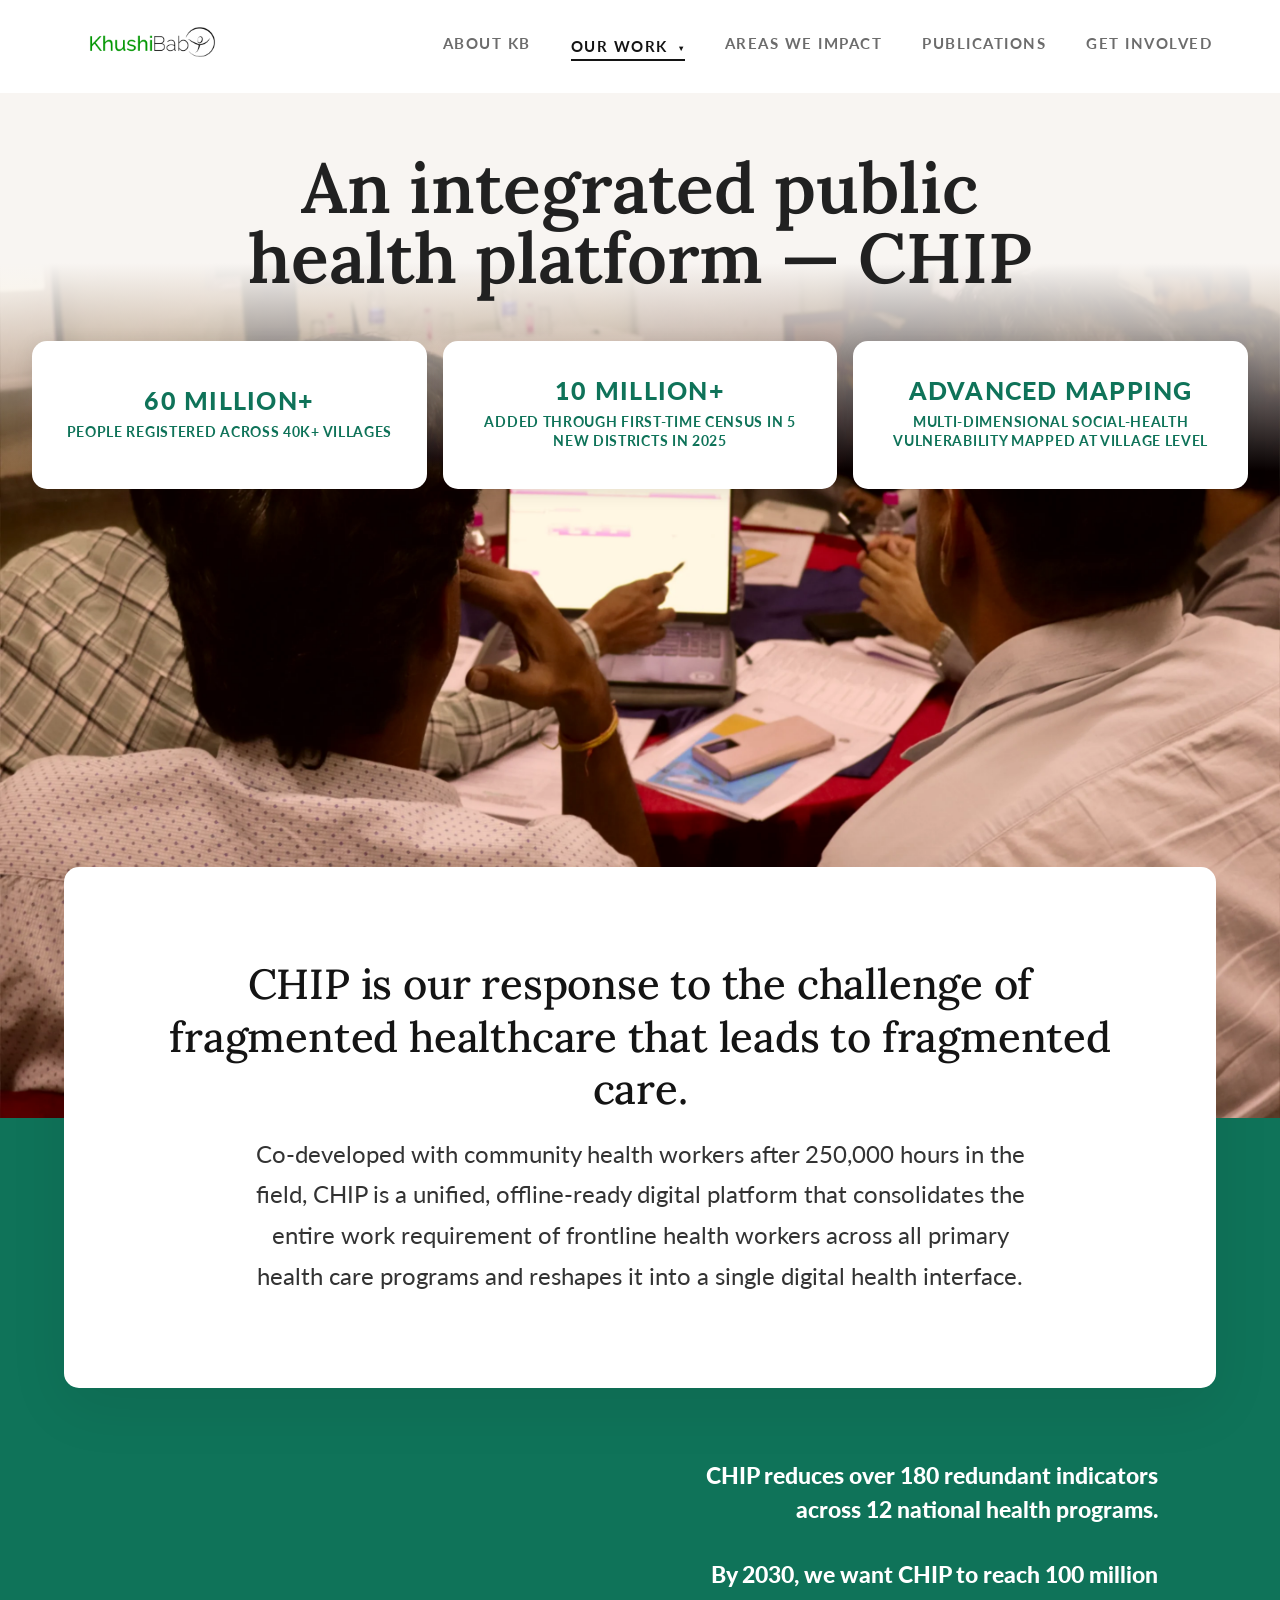
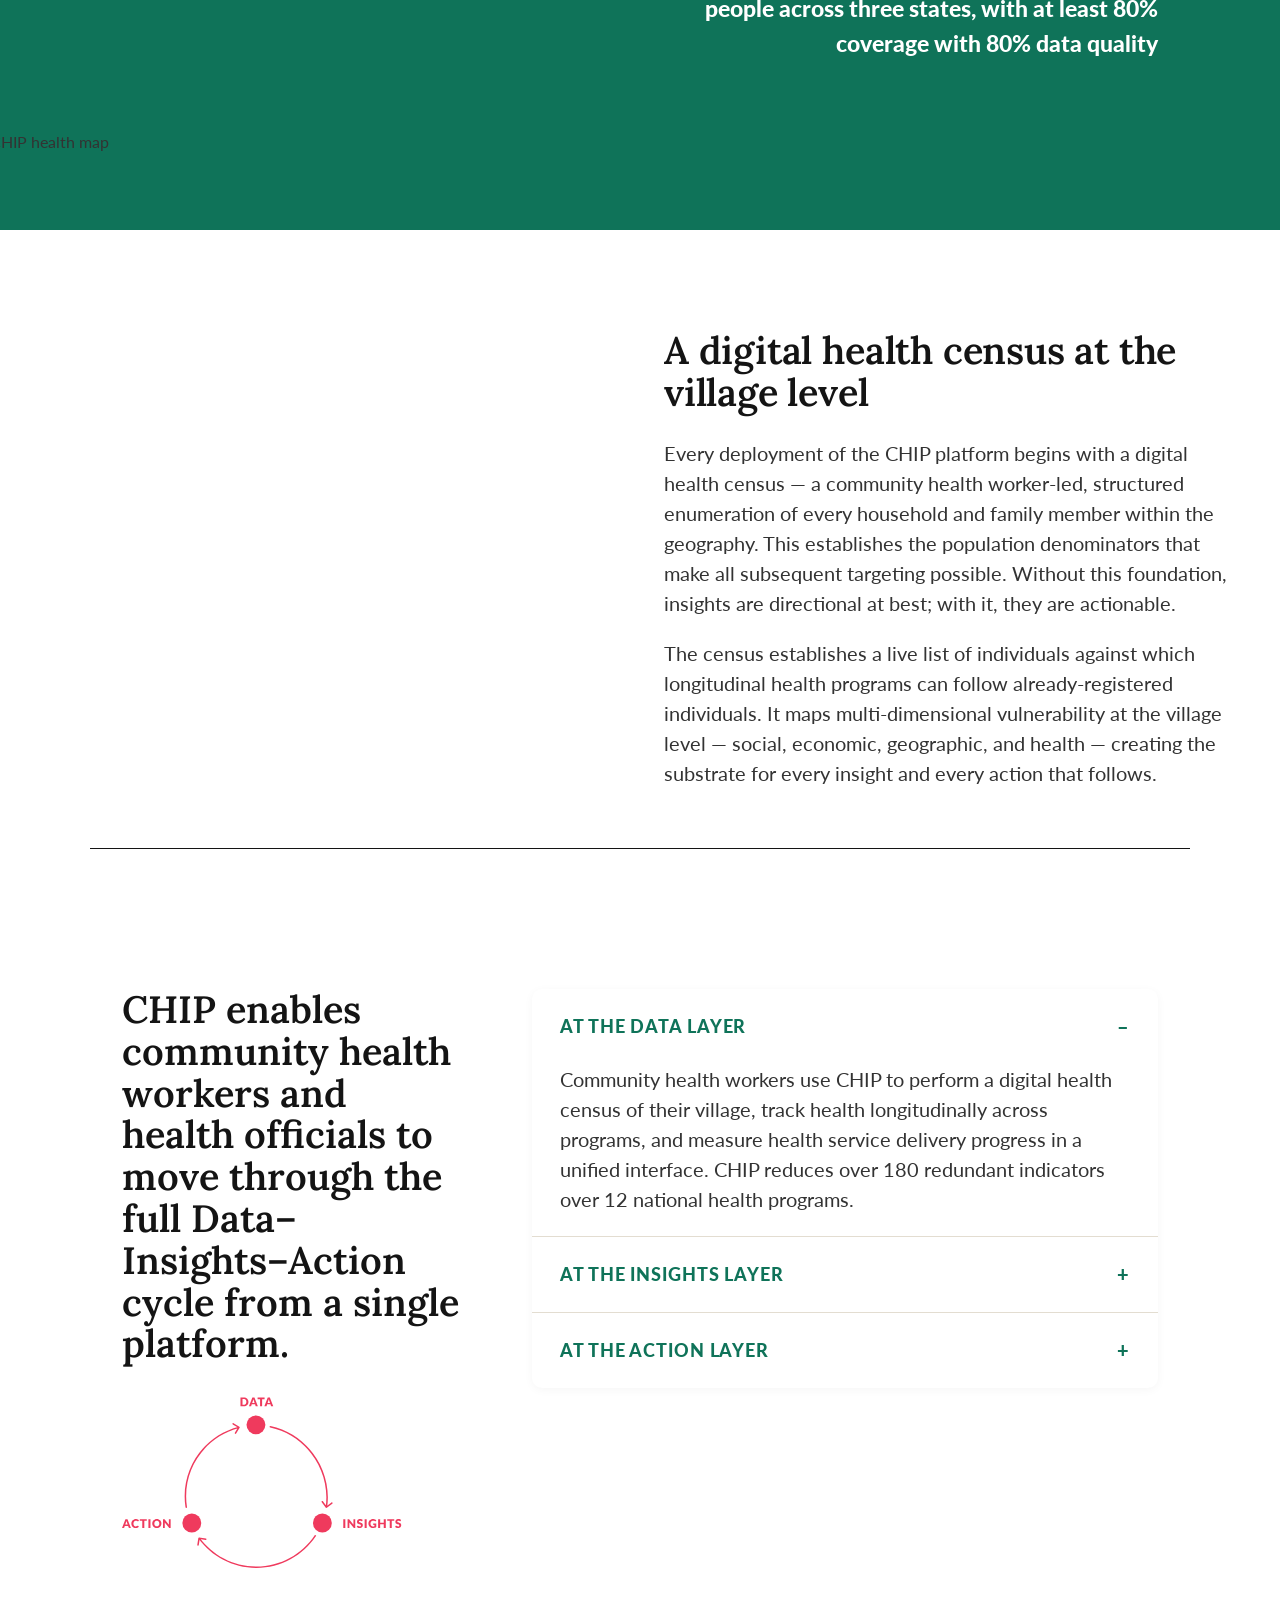
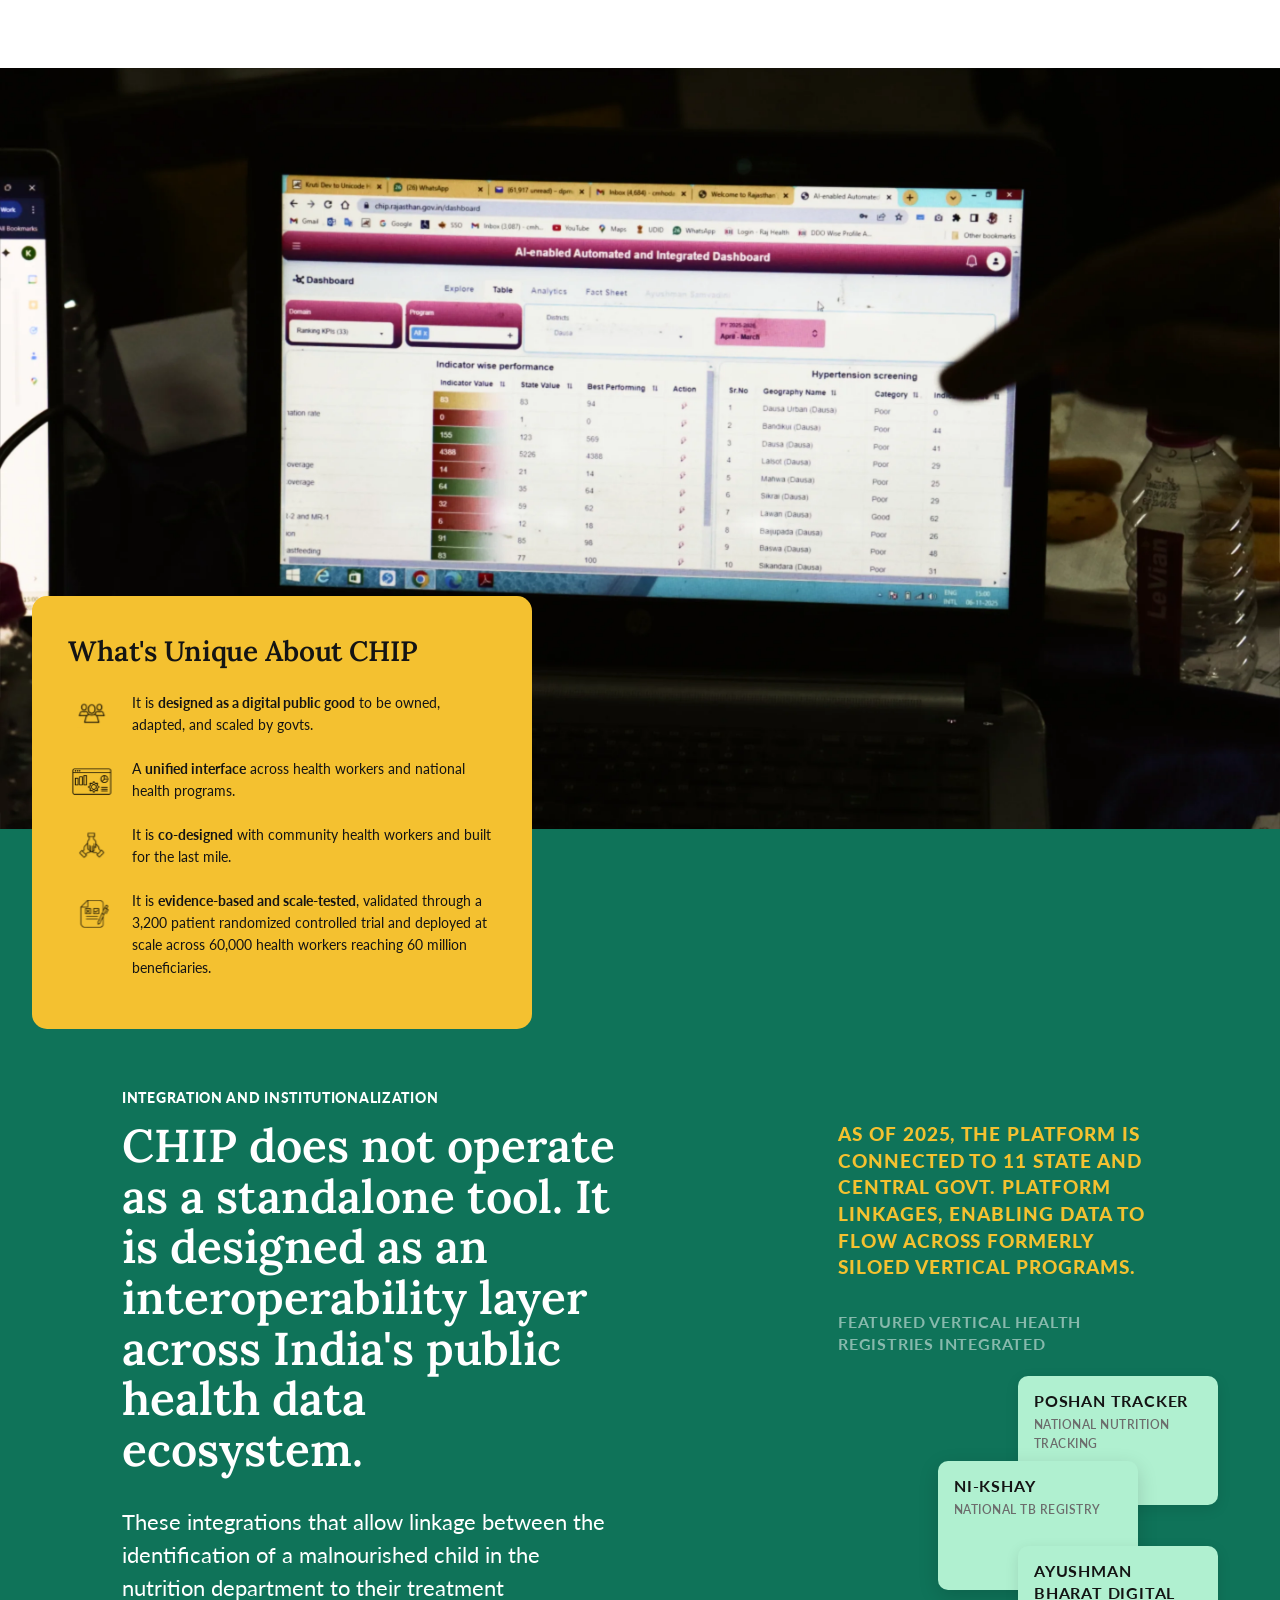
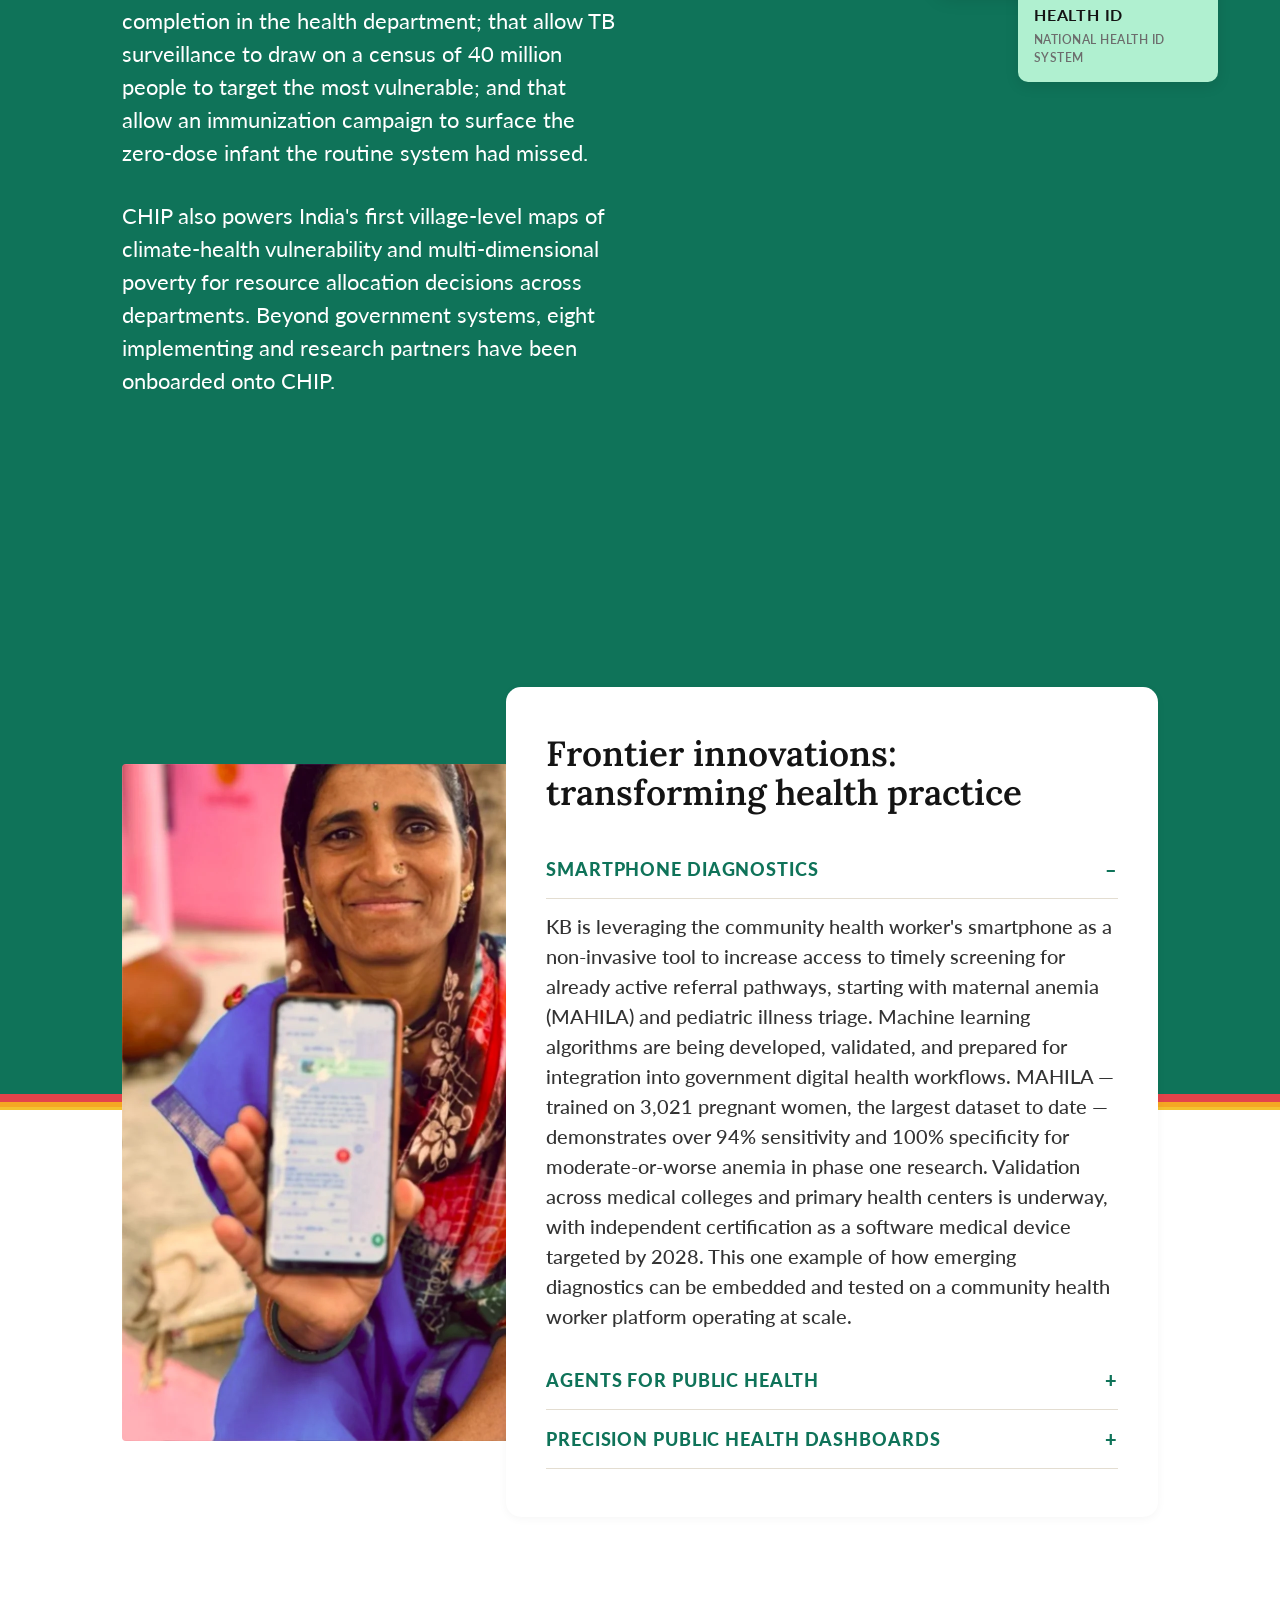
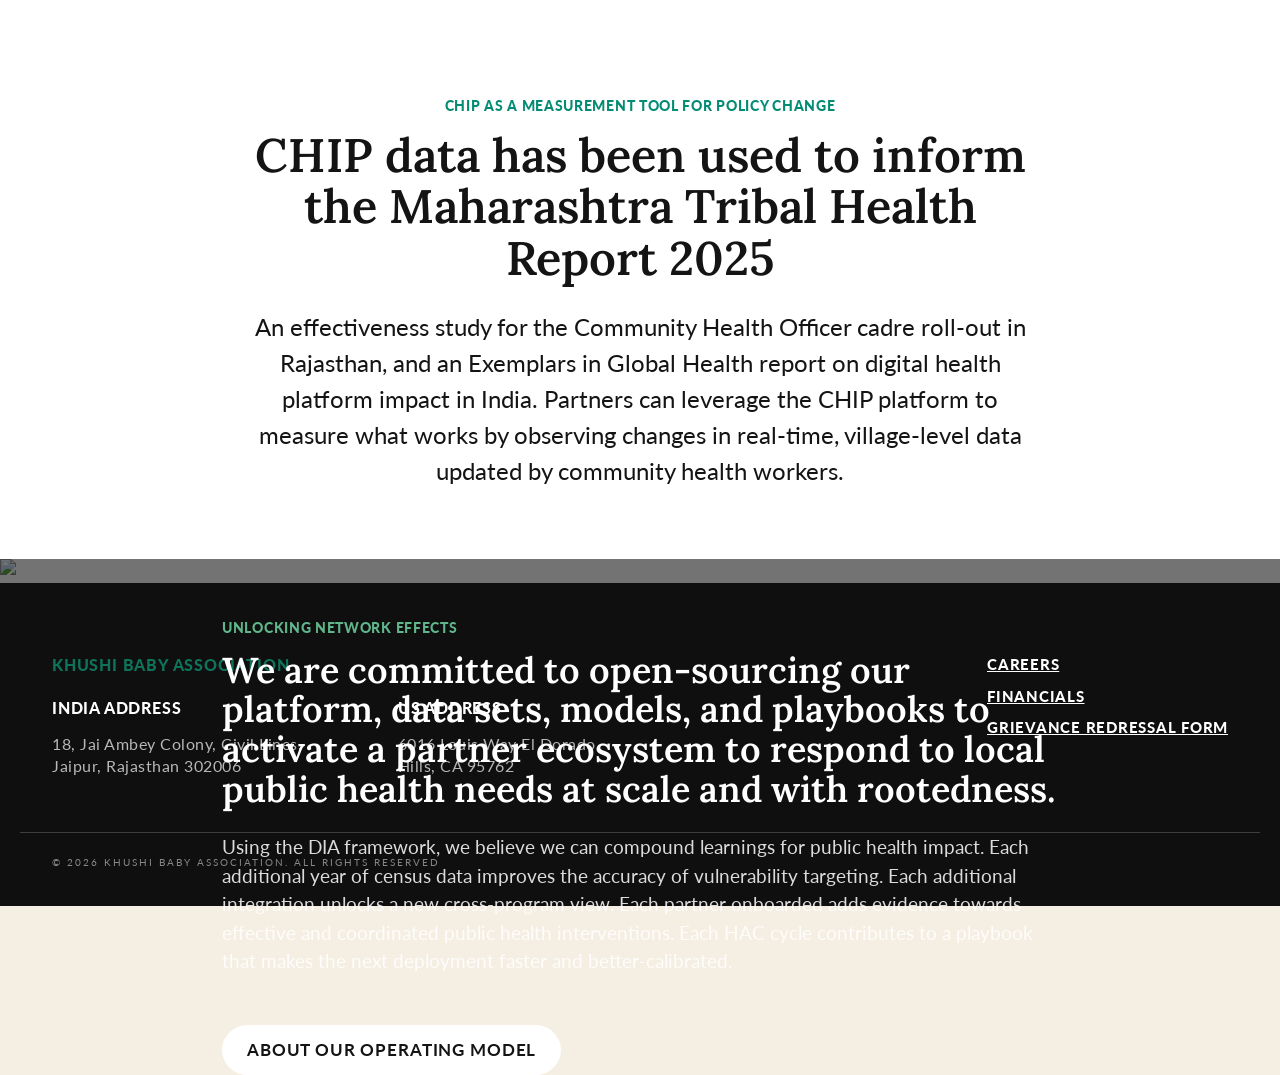
==== chip.html @ cdf69fa7 "first commit" ====
<!DOCTYPE html>
<html lang="en">
<head>
<meta charset="UTF-8" />
<meta name="viewport" content="width=device-width, initial-scale=1.0" />
<title>Khushi Baby — CHIP Platform</title>
<link rel="preconnect" href="https://fonts.googleapis.com">
<link rel="preconnect" href="https://fonts.gstatic.com" crossorigin>
<link href="https://fonts.googleapis.com/css2?family=Lora:wght@400;500;600;700&family=Lato:wght@300;400;500;700;900&display=swap" rel="stylesheet">
<link rel="stylesheet" href="styles.css">
<style>
  body { background: #ffffff; }

  .chip-hero { padding: 0 0 36px; text-align: center; }
  .chip-hero h1 { font-family: 'Lora', serif; font-size: 70px; line-height: 1; max-width: 800px; margin: 0 auto 48px; font-weight: 600; letter-spacing: 0; color: #212121; }

  .chip-stats {
    display: flex;
    gap: 16px;
    justify-content: center;
    flex-wrap: nowrap;
    width: 100%;
    margin-bottom: 36px;
  }
  .chip-stats .chip {
    background: #fff;
    border-radius: 15px;
    min-width: 325px;
    flex: 1;
    min-height: 148px;
    padding: 20px 28px;
    display: flex;
    flex-direction: column;
    align-items: center;
    justify-content: center;
    text-align: center;
    box-shadow: 0 4px 20px rgba(0,0,0,0.1);
    border: none;
  }
  .chip-stats .chip .num {
    font-family: 'Lato', sans-serif;
    font-size: 25px;
    color: var(--green);
    margin-bottom: 10px;
    font-weight: 900;
    display: block;
    line-height: 0.9;
    letter-spacing: 0.05em;
    text-transform: uppercase;
    white-space: nowrap;
  }
  .chip-stats .chip p {
    font-family: 'Lato', sans-serif;
    font-size: 14px;
    color: var(--green);
    margin: 0;
    line-height: 1.4;
    letter-spacing: 0.05em;
    text-transform: uppercase;
    font-weight: 700;
  }

  .chip-hero-wrap {
    position: relative;
    margin-bottom: 0;
  }
  .chip-hero-wrap .chip-banner {
    width: 100%;
  }
  .chip-hero-wrap .chip-banner img {
    width: 100%;
    height: auto;
    display: block;
    margin-bottom: -5px;
  }
  .chip-hero-wrap::before {
    content: '';
    position: absolute;
    top: 0; left: 0; right: 0;
    height: 50%;
    background: linear-gradient(180deg, #F8F5F2 32.87%, rgba(248, 245, 242, 0) 73.17%);
    z-index: 1;
  }
  .chip-hero-overlay {
    position: absolute;
    top: 0; left: 0; right: 0;
    z-index: 2;
    display: flex;
    flex-direction: column;
    align-items: center;
    text-align: center;
    padding: 60px 32px 80px;
    width: 100%;
  }

  .response-card {
    background: #fff;
    width: 1152px;
    max-width: 90vw;
    min-height: 521px;
    display: flex;
    flex-direction: column;
    align-items: center;
    justify-content: center;
    margin: -260px auto 0;
    padding: 50px 64px;
    text-align: center;
    box-shadow: 0 18px 60px rgba(0,0,0,0.08);
    border-radius: 15px;
    position: relative;
    z-index: 3;
  }
  .response-card h2 { font-family: 'Lora', serif; font-size: 42px; font-weight: 500; margin-bottom: 18px; line-height: 1.25; }
  .response-card p { font-family: 'Lato', sans-serif; font-size: 24px; font-weight: 400; color: var(--text-body); line-height: 1.7; max-width: 800px; margin: 0 auto; }

  .census-band {
    background: var(--green);
    color: #fff;
    padding: 340px 0 40px;
    margin-top: -270px;
  }
  .census-stats {
    max-width: 1100px;
    margin: 0 auto;
    padding: 0 32px;
    text-align: right;
  }
  .census-stats p {
    font-family: 'Lato', sans-serif;
    font-size: 23px;
    font-weight: 900;
    color: #fff;
    line-height: 1.5;
    margin: 0 0 30px;
    max-width: 500px;
    margin-left: auto;
  }

  .census-split {
    position: relative;
  }
  .census-split-green {
    position: absolute;
    top: 0; left: 0; right: 0;
    height: 100px;
    background: var(--green);
  }
  .census-split-white {
    position: absolute;
    top: 100px; left: 0; right: 0;
    bottom: 0;
    background: #ffffff;
  }
  .census-split-inner {
    position: relative;
    z-index: 2;
    max-width: var(--max-w);
    margin: 0 auto;
    padding: 0 32px;
    display: grid;
    grid-template-columns: 1fr 1fr;
    gap: 48px;
    align-items: start;
  }
  .census-split-inner .img-col {
    margin-left: -78px;
  }
  .census-split-inner .img-col img {
    width: 100%;
    height: auto;
    display: block;
  }
  .census-split-inner .text-col {
    padding-top: 200px;
  }
  .census-split-inner .text-col h3 {
    font-family: 'Lora', serif;
    font-size: 38px;
    font-weight: 600;
    color: var(--text-dark);
    line-height: 1.1;
    margin-bottom: 24px;
    text-decoration: none;
  }
  .census-split-inner .text-col p {
    font-family: 'Lato', sans-serif;
    font-size: 20px;
    font-weight: 400;
    color: var(--text-body);
    line-height: 1.5;
  }


  .dia-layer { padding: 100px 0; }
  .dia-layer-inner {
    max-width: 1100px;
    margin: 0 auto;
    padding: 0 32px;
    display: grid;
    grid-template-columns: 340px 1fr;
    gap: 70px;
    align-items: start;
  }
  .dia-layer-inner h2 { font-family: 'Lora', serif; font-size: 38px; font-weight: 600; line-height: 1.1; margin-bottom: 24px; letter-spacing: 0; }
  .dia-layer-inner img.cycle { width: 280px; margin-top: 30px; }

  .layer-accordion {
    background: #fff;
    border-radius: 10px;
    overflow: hidden;
    box-shadow: 0 2px 10px rgba(0,0,0,0.04);
  }
  .layer-acc-item {
    border-bottom: 1px solid var(--border);
  }
  .layer-acc-item:last-child { border-bottom: none; }
  .layer-acc-header {
    font-family: 'Lato', sans-serif;
    font-size: 18px;
    font-weight: 900;
    letter-spacing: 0.05em;
    text-transform: uppercase;
    color: var(--green);
    padding: 22px 28px;
    cursor: pointer;
    display: flex;
    justify-content: space-between;
    align-items: center;
  }
  .layer-acc-item.open .layer-acc-header {
    color: var(--green);
  }
  .layer-acc-icon {
    font-family: 'Lato', sans-serif;
    font-weight: 900;
    font-size: 20px;
    color: var(--green);
  }
  .layer-acc-body {
    display: none;
    padding: 0 28px 22px;
  }
  .layer-acc-item.open .layer-acc-body {
    display: block;
  }
  .layer-acc-body p {
    font-family: 'Lato', sans-serif;
    font-size: 20px;
    font-weight: 400;
    color: var(--text-body);
    line-height: 1.5;
    margin: 0;
  }

  .dashboard-wrap {
    position: relative;
  }
  .dashboard-wrap .dash-bg {
    width: 100%;
  }
  .dashboard-wrap .dash-bg img {
    width: 100%;
    height: auto;
    display: block;
  }

  .unique-card {
    position: relative;
    background: var(--yellow);
    max-width: 500px;
    margin: -350px 0 -200px 32px;
    padding: 40px 36px 32px;
    border-radius: 15px;
    z-index: 3;
  }
  .unique-card h4 { font-family: 'Lora', serif; font-size: 28px; margin-bottom: 24px; font-weight: 600; }
  .unique-item {
    display: flex;
    gap: 16px;
    margin-bottom: 18px;
    align-items: flex-start;
  }
  .unique-icon {
    width: 48px;
    height: 48px;
    flex-shrink: 0;
  }
  .unique-item p { font-family: 'Lato', sans-serif; font-size: 14px; color: var(--text-dark); line-height: 1.6; margin: 0; }

  .interop { background: var(--green); color: #fff; padding: 260px 0 110px; }
  .interop-inner {
    max-width: 1100px;
    margin: 0 auto;
    padding: 0 32px;
  }
  .interop-grid {
    display: grid;
    grid-template-columns: 1fr 1fr;
    gap: 48px;
    align-items: start;
    margin-bottom: 40px;
  }
  .interop .eyebrow {
    font-family: 'Lato', sans-serif;
    font-weight: 900;
    font-size: 14px;
    line-height: 1.3;
    letter-spacing: 0.05em;
    text-transform: uppercase;
    color: #fff;
  }
  .interop h2 {
    font-family: 'Lora', serif;
    color: #fff;
    font-size: 46px;
    font-weight: 600;
    margin-bottom: 30px;
    line-height: 1.1;
    letter-spacing: 0;
  }
  .interop .interop-body {
    font-family: 'Lato', sans-serif;
    font-size: 22px;
    font-weight: 400;
    color: #fff;
    line-height: 1.5;
    margin-bottom: 30px;
  }
  .interop .interop-stat {
    font-family: 'Lato', sans-serif;
    font-size: 19px;
    font-weight: 900;
    letter-spacing: 0.05em;
    text-transform: uppercase;
    color: var(--yellow);
    line-height: 1.4;
    margin-bottom: 30px;
  }
  .interop .interop-tag-label {
    font-family: 'Lato', sans-serif;
    font-size: 16px;
    font-weight: 700;
    letter-spacing: 0.05em;
    text-transform: uppercase;
    color: rgba(255,255,255,0.5);
    line-height: 1.4;
    margin-bottom: 20px;
  }
  .interop .tags { width: 380px; position: relative; height: 260px; margin-left: auto; }
  .interop .tag {
    background: #B0F0D0;
    color: var(--text-dark);
    padding: 14px 16px;
    border-radius: 10px;
    box-shadow: 0 4px 14px rgba(0,0,0,0.1);
    width: 200px;
    min-height: 129px;
    position: absolute;
  }
  .interop .tag.t1 { right: 0; top: 0; z-index: 1; }
  .interop .tag.t2 { left: 100px; top: 85px; z-index: 2; box-shadow: 0 6px 20px rgba(0,0,0,0.15); }
  .interop .tag.t3 { right: 0; top: 170px; z-index: 3; }
  .interop .tag .n {
    font-family: 'Lato', sans-serif;
    font-size: 16px;
    font-weight: 700;
    letter-spacing: 0.05em;
    text-transform: uppercase;
    line-height: 1.4;
    display: block;
    color: var(--text-dark);
  }
  .interop .tag .s {
    font-size: 12px;
    letter-spacing: 0.04em;
    color: var(--text-muted);
    margin-top: 4px;
    display: block;
    text-transform: uppercase;
    font-weight: 600;
  }

  .frontier {
    position: relative;
    padding: 110px 0;
  }
  .frontier::before {
    content: '';
    position: absolute;
    top: 0; left: 0; right: 0;
    height: 50%;
    background: var(--green);
  }
  .frontier::after {
    content: '';
    position: absolute;
    bottom: 0; left: 0; right: 0;
    height: 50%;
    background: #ffffff;
  }
  .frontier .stripe-divider {
    position: absolute;
    top: 50%; left: 0; right: 0;
    z-index: 1;
    transform: translateY(-50%);
  }
  .frontier .stripe-divider .sr { height: 8px; background: var(--stripe-red); }
  .frontier .stripe-divider .so { height: 5px; background: #F5A623; }
  .frontier .stripe-divider .sy { height: 3px; background: var(--stripe-yellow); }
  .frontier-inner {
    position: relative;
    z-index: 2;
    max-width: 1100px;
    margin: 0 auto;
    padding: 0 32px;
    display: grid;
    grid-template-columns: 574px 1fr;
    gap: 0;
    align-items: center;
  }
  .frontier-inner img.hero { width: 574px; height: 677px; object-fit: cover; border-radius: 4px; }
  .frontier-card {
    background: #fff;
    border-radius: 15px;
    padding: 48px 40px;
    box-shadow: 0 2px 10px rgba(0,0,0,0.04);
    margin-left: -190px;
    position: relative;
    z-index: 2;
  }
  .frontier-card h2 {
    font-family: 'Lora', serif;
    font-size: 35px;
    font-weight: 600;
    line-height: 1.1;
    letter-spacing: 0;
    margin-bottom: 28px;
  }
  .frontier-acc {
    margin-top: 14px;
    overflow: hidden;
  }
  .frontier-acc .row {
    padding: 20px 0;
    border-bottom: 1px solid var(--border);
    font-family: 'Lato', sans-serif;
    font-size: 18px;
    font-weight: 900;
    letter-spacing: 0.05em;
    text-transform: uppercase;
    line-height: 0.9;
    color: var(--green);
    display: flex;
    justify-content: space-between;
    align-items: center;
    cursor: pointer;
  }
  .frontier-acc .row:last-child { border-bottom: none; }
  .frontier-acc .row span { font-weight: 900; font-size: 20px; color: var(--green); }
  .frontier-acc .row-body {
    display: none;
    font-family: 'Lato', sans-serif;
    font-size: 20px;
    font-weight: 500;
    line-height: 1.5;
    letter-spacing: 0;
    color: var(--text-body);
    padding: 12px 0 20px;
  }
  .frontier-acc .row.open + .row-body { display: block; }

  .tribal-banner { background: #ffffff; padding: 70px 32px; text-align: center; }
  .tribal-banner .eyebrow {
    color: #038C73;
    font-family: 'Lato', sans-serif;
    font-weight: 900;
    font-size: 14px;
    line-height: 1.3;
    letter-spacing: 0.05em;
    text-transform: uppercase;
  }
  .tribal-banner h2 {
    font-family: 'Lora', serif;
    font-weight: 600;
    font-size: 47px;
    line-height: 1.1;
    letter-spacing: 0;
    max-width: 800px;
    margin: 0 auto 24px;
  }
  .tribal-banner p {
    font-family: 'Lato', sans-serif;
    font-weight: 400;
    font-size: 24px;
    line-height: 1.5;
    letter-spacing: 0;
    max-width: 800px;
    margin: 0 auto;
    color: var(--text-dark);
  }

  .opensource {
    position: relative;
    color: #fff;
  }
  .opensource .os-bg {
    width: 100%;
  }
  .opensource .os-bg img {
    width: 100%;
    height: auto;
    display: block;
  }
  .opensource::after {
    content: '';
    position: absolute;
    top: 0; left: 0; right: 0; bottom: 0;
    background: rgba(0,0,0,0.55);
    z-index: 1;
  }
  .opensource-inner {
    position: absolute;
    top: 60px;
    left: 50%;
    transform: translateX(-50%);
    z-index: 2;
    max-width: 900px;
    width: 100%;
    padding: 0 32px;
  }
  .opensource .eyebrow {
    color: #60B58B;
    font-family: 'Lato', sans-serif;
    font-weight: 900;
    font-size: 14px;
    line-height: 1.3;
    letter-spacing: 0.05em;
    text-transform: uppercase;
  }
  .opensource h2 {
    font-family: 'Lora', serif;
    font-weight: 600;
    font-size: 36px;
    line-height: 1.1;
    letter-spacing: 0;
    color: #fff;
    margin-bottom: 24px;
  }
  .opensource p {
    font-family: 'Lato', sans-serif;
    font-weight: 400;
    font-size: 19px;
    line-height: 1.5;
    letter-spacing: 0;
    color: rgba(255,255,255,0.85);
  }
  .opensource .btn {
    font-family: 'Lato', sans-serif;
    font-weight: 700;
    font-size: 17px;
    letter-spacing: 0.05em;
    margin-top: 30px;
    background: #fff;
    color: var(--text-dark);
    border-color: #fff;
  }
  .opensource .btn:hover {
    background: var(--text-dark);
    color: #fff;
    border-color: var(--text-dark);
  }

  @media (max-width: 900px) {
    .chip-stats, .census-inner, .census-bottom, .dia-layer-inner, .interop-inner,
    .frontier-inner, .opensource-inner { grid-template-columns: 1fr; gap: 30px; }
    .chip-hero h1 { font-size: 40px; }
    .unique-card { margin: -60px 16px 0; }
  }
</style>
</head>
<body>

<header class="nav">
  <div class="nav-inner">
    <a href="index.html" class="nav-logo"><img src="KB-logo.svg" alt="Khushi Baby"></a>
    <nav class="nav-links">
      <a href="#">ABOUT KB</a>
      <div class="nav-item">
        <a href="index.html" class="active">OUR WORK <span class="caret">▾</span></a>
        <div class="nav-dropdown">
          <a href="index.html">Overview</a>
          <a href="operating-system.html">Operating System</a>
          <a href="chip.html" class="active">CHIP Platform</a>
          <a href="health-action-centers.html">Health Action Centers</a>
        </div>
      </div>
      <a href="#">AREAS WE IMPACT</a>
      <a href="#">PUBLICATIONS</a>
      <a href="#">GET INVOLVED</a>
    </nav>
  </div>
</header>

<section class="chip-hero-wrap">
  <div class="chip-banner">
    <img src="frame-3/Rectangle 13.webp" alt="CHIP background">
  </div>
  <div class="chip-hero-overlay">
    <section class="chip-hero">
      <h1>An integrated public<br/>health platform — CHIP</h1>
      <div class="chip-stats" data-repeat="chipStats">
        <div class="chip" data-template>
          <span class="num" data-bind="num"></span>
          <p data-bind="label"></p>
        </div>
      </div>
    </section>
  </div>
</section>

<div class="response-card">
  <h2>CHIP is our response to the challenge of fragmented healthcare that leads to fragmented care.</h2>
  <p>Co-developed with community health workers after 250,000 hours in the field, CHIP is a unified, offline-ready digital platform that consolidates the entire work requirement of frontline health workers across all primary health care programs and reshapes it into a single digital health interface.</p>
</div>

<section class="census-band">
  <div class="census-stats">
    <p>CHIP reduces over 180 redundant indicators across 12 national health programs.</p>
    <p>By 2030, we want CHIP to reach 100 million people across three states, with at least 80% coverage with 80% data quality</p>
  </div>
</section>

<div class="census-split">
  <div class="census-split-green"></div>
  <div class="census-split-white"></div>
  <div class="census-split-inner">
    <div class="img-col">
      <img src="frame-3/Group 166.svg" alt="CHIP health map">
    </div>
    <div class="text-col">
      <h3>A digital health census at the village level</h3>
      <p>Every deployment of the CHIP platform begins with a digital health census — a community health worker-led, structured enumeration of every household and family member within the geography. This establishes the population denominators that make all subsequent targeting possible. Without this foundation, insights are directional at best; with it, they are actionable.</p>
      <p>The census establishes a live list of individuals against which longitudinal health programs can follow already-registered individuals. It maps multi-dimensional vulnerability at the village level — social, economic, geographic, and health — creating the substrate for every insight and every action that follows.</p>
    </div>
  </div>
</div>

<hr class="section-divider" style="max-width: 1100px; margin: 40px auto; border: none; border-top: 1px solid var(--text-dark);">

<section class="dia-layer">
  <div class="dia-layer-inner">
    <div>
      <h2>CHIP enables community health workers and health officials to move through the full Data–Insights–Action cycle from a single platform.</h2>
      <img src="frame-3/Group 142.svg" alt="DIA cycle" class="cycle">
    </div>
    <div class="layer-accordion">
      <div class="layer-acc-item open">
        <div class="layer-acc-header">At the data layer <span class="layer-acc-icon">–</span></div>
        <div class="layer-acc-body">
          <p>Community health workers use CHIP to perform a digital health census of their village, track health longitudinally across programs, and measure health service delivery progress in a unified interface. CHIP reduces over 180 redundant indicators over 12 national health programs.</p>
        </div>
      </div>
      <div class="layer-acc-item">
        <div class="layer-acc-header">At the insights layer <span class="layer-acc-icon">+</span></div>
        <div class="layer-acc-body">
          <p>CHIP empowers health officials with AI and GIS-based dashboards providing real-time monitoring of community needs and health system performance across multiple health programs. Geospatial mapping makes it possible to see where high-risk populations are concentrated, where service delivery gaps exist, and where targeted action is most urgently needed. These insights flow to health officials at the block, district, and state level, enabling data-informed decision-making.</p>
        </div>
      </div>
      <div class="layer-acc-item">
        <div class="layer-acc-header">At the action layer <span class="layer-acc-icon">+</span></div>
        <div class="layer-acc-body">
          <p>CHIP enables longitudinal follow-up across health areas, ensuring individuals identified as high-risk are tracked throughout their full care journey and not lost between visits, referrals, or departments. The dashboard enables health officials to directly link insights to actions by prompting users to schedule follow-ups, reallocate resources, and trigger coordinated response.</p>
        </div>
      </div>
    </div>
  </div>
</section>

<section class="dashboard-wrap">
  <div class="dash-bg">
    <img src="frame-3/OPERATINGMODEL/img-1.webp" alt="CHIP dashboard">
  </div>
</section>

<div class="unique-card">
  <h4>What's Unique About CHIP</h4>
  <div class="unique-item">
    <img class="unique-icon" src="frame-3/icon-1.svg" alt="">
    <p>It is <strong>designed as a digital public good</strong> to be owned, adapted, and scaled by govts.</p>
  </div>
  <div class="unique-item">
    <img class="unique-icon" src="frame-3/icon-2.svg" alt="">
    <p>A <strong>unified interface</strong> across health workers and national health programs.</p>
  </div>
  <div class="unique-item">
    <img class="unique-icon" src="frame-3/icon-3.svg" alt="">
    <p>It is <strong>co-designed</strong> with community health workers and built for the last mile.</p>
  </div>
  <div class="unique-item">
    <img class="unique-icon" src="frame-3/icon-4.svg" alt="">
    <p>It is <strong>evidence-based and scale-tested</strong>, validated through a 3,200 patient randomized controlled trial and deployed at scale across 60,000 health workers reaching 60 million beneficiaries.</p>
  </div>
</div>

<section class="interop">
  <div class="interop-inner">
    <span class="eyebrow">INTEGRATION AND INSTITUTIONALIZATION</span>
    <div class="interop-grid">
      <div>
        <h2>CHIP does not operate as a standalone tool. It is designed as an interoperability layer across India's public health data ecosystem.</h2>
        <p class="interop-body">These integrations that allow linkage between the identification of a malnourished child in the nutrition department to their treatment completion in the health department; that allow TB surveillance to draw on a census of 40 million people to target the most vulnerable; and that allow an immunization campaign to surface the zero-dose infant the routine system had missed.</p>
        <p class="interop-body">CHIP also powers India's first village-level maps of climate-health vulnerability and multi-dimensional poverty for resource allocation decisions across departments. Beyond government systems, eight implementing and research partners have been onboarded onto CHIP.</p>
      </div>
      <div style="max-width: 320px; margin-left: auto;">
        <p class="interop-stat">As of 2025, the platform is connected to 11 state and central govt. platform linkages, enabling data to flow across formerly siloed vertical programs.</p>
        <p class="interop-tag-label">Featured Vertical Health Registries Integrated</p>
        <div class="tags">
          <div class="tag t1">
            <span class="n">Poshan Tracker</span>
            <span class="s">National Nutrition Tracking</span>
          </div>
          <div class="tag t2">
            <span class="n">Ni-kshay</span>
            <span class="s">National TB Registry</span>
          </div>
          <div class="tag t3">
            <span class="n">Ayushman Bharat Digital Health ID</span>
            <span class="s">National Health ID System</span>
          </div>
        </div>
      </div>
    </div>
  </div>
</section>

<script>
  /* Position the interop tags dynamically after rendering */
  document.addEventListener('DOMContentLoaded', function(){
    setTimeout(function(){
      var tags = document.querySelectorAll('.interop .tag');
      tags.forEach(function(t, i){ t.classList.add('t' + (i+1)); });
    }, 150);

    /* Layer accordion toggle */
    document.querySelectorAll('.layer-acc-header').forEach(function(header){
      header.addEventListener('click', function(){
        var item = header.parentElement;
        var wasOpen = item.classList.contains('open');
        document.querySelectorAll('.layer-acc-item').forEach(function(i){
          i.classList.remove('open');
          i.querySelector('.layer-acc-icon').textContent = '+';
        });
        if (!wasOpen) {
          item.classList.add('open');
          item.querySelector('.layer-acc-icon').textContent = '–';
        }
      });
    });

    /* Frontier accordion toggle */
    document.querySelectorAll('.frontier-acc .row').forEach(function(row){
      row.addEventListener('click', function(){
        var wasOpen = row.classList.contains('open');
        document.querySelectorAll('.frontier-acc .row').forEach(function(r){
          r.classList.remove('open');
          r.querySelector('span').textContent = '+';
          var body = r.nextElementSibling;
          if (body && body.classList.contains('row-body')) body.style.display = 'none';
        });
        if (!wasOpen) {
          row.classList.add('open');
          row.querySelector('span').textContent = '–';
          var body = row.nextElementSibling;
          if (body && body.classList.contains('row-body')) body.style.display = 'block';
        }
      });
    });
  });
</script>

<section class="frontier">
  <div class="stripe-divider">
    <div class="sr"></div>
    <div class="so"></div>
    <div class="sy"></div>
  </div>
  <div class="frontier-inner">
    <div>
      <img src="frame-3/HEALTHAREAS/img-3.webp" alt="Frontline worker with phone" class="hero">
    </div>
    <div class="frontier-card">
      <h2>Frontier innovations:<br/>transforming health practice</h2>
      <div class="frontier-acc">
        <div class="row open">SMARTPHONE DIAGNOSTICS <span>–</span></div>
        <div class="row-body" style="display:block;">KB is leveraging the community health worker's smartphone as a non-invasive tool to increase access to timely screening for already active referral pathways, starting with maternal anemia (MAHILA) and pediatric illness triage. Machine learning algorithms are being developed, validated, and prepared for integration into government digital health workflows. MAHILA — trained on 3,021 pregnant women, the largest dataset to date — demonstrates over 94% sensitivity and 100% specificity for moderate-or-worse anemia in phase one research. Validation across medical colleges and primary health centers is underway, with independent certification as a software medical device targeted by 2028. This one example of how emerging diagnostics can be embedded and tested on a community health worker platform operating at scale.</div>
        <div class="row">AGENTS FOR PUBLIC HEALTH <span>+</span></div>
        <div class="row-body"></div>
        <div class="row">PRECISION PUBLIC HEALTH DASHBOARDS <span>+</span></div>
        <div class="row-body"></div>
      </div>
    </div>
  </div>
</section>

<div class="tribal-banner">
  <span class="eyebrow">CHIP AS A MEASUREMENT TOOL FOR POLICY CHANGE</span>
  <h2>CHIP data has been used to inform the Maharashtra Tribal Health Report 2025</h2>
  <p>An effectiveness study for the Community Health Officer cadre roll-out in Rajasthan, and an Exemplars in Global Health report on digital health platform impact in India. Partners can leverage the CHIP platform to measure what works by observing changes in real-time, village-level data updated by community health workers.</p>
</div>

<section class="opensource">
  <div class="os-bg">
    <img src="frame-3/HEALTHAREAS/img-6.svg" alt="Community health workers">
  </div>
  <div class="opensource-inner">
    <span class="eyebrow">UNLOCKING NETWORK EFFECTS</span>
    <h2>We are committed to open-sourcing our platform, data sets, models, and playbooks to activate a partner ecosystem to respond to local public health needs at scale and with rootedness.</h2>
    <p>Using the DIA framework, we believe we can compound learnings for public health impact. Each additional year of census data improves the accuracy of vulnerability targeting. Each additional integration unlocks a new cross-program view. Each partner onboarded adds evidence towards effective and coordinated public health interventions. Each HAC cycle contributes to a playbook that makes the next deployment faster and better-calibrated.</p>
    <a href="operating-system.html" class="btn">ABOUT OUR OPERATING MODEL</a>
  </div>
</section>

<footer class="footer">
  <div class="footer-inner">
    <div>
      <h5 class="footer-org" data-bind="footer.org"></h5>
      <div class="f-address-row">
        <div class="f-address">
          <h5 class="footer-label">INDIA ADDRESS</h5>
          <p data-bind="footer.india"></p>
        </div>
        <div class="f-address">
          <h5 class="footer-label">US ADDRESS</h5>
          <p data-bind="footer.us"></p>
        </div>
      </div>
    </div>
    <div class="f-links" data-repeat="footer.links">
      <a data-template href="" data-bind-href="href" data-bind="label"></a>
    </div>
  </div>
  <div class="footer-bottom" data-bind="footer.copy"></div>
</footer>

<script src="render.js"></script>
</body>
</html>
---- styles.css ----
/* ========================================================================
   Khushi Baby — shared styles
   ======================================================================== */

:root {
  --bg-cream:       #f5efe3;
  --bg-light:       #fbf7ef;
  --bg-soft:        #efe8d9;
  --text-dark:      #141414;
  --text-body:      #333333;
  --text-muted:     #6c6c6c;
  --green:          #0f7359;
  --green-dia:      #038C73;
  --green-deep:     #0a5a45;
  --green-dark:     #083d30;
  --coral:          #ef3a5d;
  --coral-soft:     #e25573;
  --yellow:         #f4c130;
  --yellow-soft:    #f6cd4c;
  --black:          #0f0f0f;
  --stripe-red:     #e4434a;
  --stripe-yellow:  #f4c130;
  --stripe-green:   #0f7359;
  --border:         #e3ddd1;
  --card:           #ffffff;
  --max-w:          1240px;
}

* { box-sizing: border-box; }

html, body {
  margin: 0;
  padding: 0;
  background: var(--bg-cream);
  color: var(--text-body);
  font-family: 'Lato', -apple-system, BlinkMacSystemFont, 'Segoe UI', Roboto, sans-serif;
  font-size: 16px;
  line-height: 1.55;
  -webkit-font-smoothing: antialiased;
  -moz-osx-font-smoothing: grayscale;
}

img, svg { max-width: 100%; display: block; }
a { color: inherit; text-decoration: none; }

h1, h2, h3, h4 {
  font-family: 'Lora', 'Cardo', Georgia, serif;
  color: var(--text-dark);
  margin: 0;
  letter-spacing: -0.005em;
  line-height: 1.12;
  font-weight: 500;
}
h1 { font-size: 64px; }
h2 { font-size: 44px; }
h3 { font-size: 28px; }
h4 { font-size: 20px; }

p { margin: 0 0 1em 0; }

.container {
  max-width: var(--max-w);
  margin: 0 auto;
  padding: 0 32px;
}

.eyebrow {
  font-family: 'Lato', sans-serif;
  font-size: 11px;
  letter-spacing: 0.18em;
  text-transform: uppercase;
  color: var(--green);
  font-weight: 700;
  margin-bottom: 14px;
  display: block;
}

/* ---------- Nav ---------- */
.nav {
  position: relative;
  z-index: 10;
  padding: 24px 0;
  background: #ffffff;
  color: var(--text-dark);
}
.nav-inner {
  max-width: var(--max-w);
  margin: 0 auto;
  padding: 0 48px;
  display: flex;
  align-items: center;
  justify-content: space-between;
}
.nav-logo {
  font-family: 'Lora', serif;
  font-size: 22px;
  color: var(--green);
  font-weight: 500;
  letter-spacing: 0.01em;
}
.nav-logo img { display: inline-block; height: 36px; width: auto; }
.nav-links {
  display: flex;
  gap: 40px;
  align-items: center;
  font-family: 'Lato', sans-serif;
  font-size: 15px;
  letter-spacing: 0.1em;
  text-transform: uppercase;
  font-weight: 700;
}
.nav-links a {
  color: var(--text-muted);
  transition: color .2s;
  position: relative;
  padding-bottom: 6px;
}
.nav-links a:hover { color: var(--text-dark); }
.nav-links a.active {
  color: var(--text-dark);
}
.nav-links a.active::after {
  content: '';
  position: absolute;
  left: 0; right: 0; bottom: 0;
  height: 1.5px;
  background: var(--text-dark);
}

/* ---------- Nav dropdown ---------- */
.nav-item { position: relative; }
.nav-item > a .caret {
  display: inline-block;
  margin-left: 6px;
  font-size: 8px;
  transform: translateY(-1px);
}
.nav-dropdown {
  position: absolute;
  top: calc(100% + 10px);
  left: -20px;
  min-width: 240px;
  background: #fff;
  border: 1px solid var(--border);
  border-radius: 4px;
  padding: 10px 0;
  box-shadow: 0 12px 32px rgba(0,0,0,0.1);
  opacity: 0;
  visibility: hidden;
  transform: translateY(6px);
  transition: opacity .18s ease, transform .18s ease, visibility .18s;
  z-index: 30;
}
.nav-item:hover .nav-dropdown,
.nav-item:focus-within .nav-dropdown {
  opacity: 1;
  visibility: visible;
  transform: translateY(0);
}
.nav-dropdown a {
  display: block;
  padding: 10px 22px;
  font-size: 11px;
  letter-spacing: 0.14em;
  text-transform: uppercase;
  font-weight: 600;
  color: var(--text-muted);
  transition: background .18s, color .18s;
}
.nav-dropdown a:hover { background: var(--bg-cream); color: var(--text-dark); }
.nav-dropdown a.active { color: var(--text-dark); }

/* ---------- Button ---------- */
.btn {
  display: inline-block;
  padding: 11px 24px;
  border-radius: 999px;
  font-size: 10.5px;
  letter-spacing: 0.16em;
  text-transform: uppercase;
  font-weight: 700;
  border: 1.5px solid var(--text-dark);
  background: transparent;
  color: var(--text-dark);
  cursor: pointer;
  transition: .2s all;
}
.btn:hover { background: var(--text-dark); color: #fff; }
.btn-light { border-color: #fff; color: #fff; }
.btn-light:hover { background: #fff; color: var(--text-dark); }
.btn-green { background: var(--green); color: #fff; border-color: var(--green); }
.btn-green:hover { background: var(--green-deep); border-color: var(--green-deep); }

/* ---------- Brand stripe (red / yellow / green) ---------- */
.brand-stripe {
  display: flex;
  height: 12px;
  width: 100%;
}
.brand-stripe span { flex: 1; }
.brand-stripe .s-red    { background: var(--stripe-red); }
.brand-stripe .s-yellow { background: var(--stripe-yellow); }
.brand-stripe .s-green  { background: var(--stripe-green); }
.brand-stripe.thin { height: 6px; }

/* ---------- Footer ---------- */
.footer {
  background: var(--black);
  color: #ffffff;
  padding: 72px 0 36px;
  font-size: 12.5px;
  letter-spacing: 0.04em;
}
.footer-inner {
  max-width: var(--max-w);
  margin: 0 auto;
  padding: 0 32px;
  display: grid;
  grid-template-columns: 1fr 1fr;
  gap: 56px;
}
.footer-org {
  font-family: 'Lato', sans-serif;
  font-weight: 900;
  font-size: 16px;
  line-height: 1.3;
  letter-spacing: 0.05em;
  text-transform: uppercase;
  color: var(--green);
  margin: 0 0 14px;
}
.footer-label {
  font-family: 'Lato', sans-serif;
  font-weight: 900;
  font-size: 16px;
  line-height: 1.3;
  letter-spacing: 0.05em;
  text-transform: uppercase;
  color: #ffffff;
  margin: 0 0 14px;
}
.f-address-row {
  display: flex;
  flex-wrap: nowrap;
  gap: 48px;
  margin-top: 22px;
}
.footer .f-address { color: rgba(255,255,255,0.7); line-height: 1.4; font-size: 16px; font-family: 'Lato', sans-serif; font-weight: 400; }
.footer .f-address p { margin: 0 0 6px; }
.footer .f-links {
  text-align: left;
  justify-self: end;
}
.footer .f-links a {
  display: block;
  text-transform: uppercase;
  letter-spacing: 0.05em;
  font-size: 15px;
  line-height: 1.3;
  margin-bottom: 12px;
  color: #ffffff;
  font-weight: 900;
  font-family: 'Lato', sans-serif;
  text-decoration: underline;
}
.footer-bottom {
  max-width: var(--max-w);
  margin: 48px auto 0;
  padding: 22px 32px 0;
  border-top: 1px solid rgba(255,255,255,0.2);
  font-size: 10px;
  letter-spacing: 0.2em;
  text-transform: uppercase;
  color: rgba(255,255,255,0.5);
}

/* ---------- Section spacing ---------- */
section { position: relative; }

/* ---------- Stat chips (hero) ---------- */
.stat-row {
  display: flex;
  gap: 14px;
  justify-content: center;
  flex-wrap: wrap;
}
.stat-chip {
  background: #fff;
  border-radius: 6px;
  padding: 20px 28px 18px;
  min-width: 200px;
  text-align: center;
  box-shadow: 0 4px 20px rgba(0,0,0,0.1);
}
.stat-chip .num {
  display: block;
  font-family: 'Lato', sans-serif;
  color: var(--green);
  font-size: 25px;
  font-weight: 700;
  letter-spacing: 0;
  line-height: 1.1;
}
.stat-chip .lbl {
  font-family: 'Lato', sans-serif;
  font-size: 15px;
  letter-spacing: 0.14em;
  text-transform: uppercase;
  color: var(--green);
  margin-top: 8px;
  display: block;
  font-weight: 600;
  line-height: 1.35;
}

/* ---------- Card ---------- */
.card {
  background: #fff;
  border-radius: 6px;
  padding: 40px;
  box-shadow: 0 2px 10px rgba(0,0,0,0.04);
}

/* ---------- Utility ---------- */
.text-center { text-align: center; }
.green-text  { color: var(--green); }
.coral-text  { color: var(--coral); }
.mt-0 { margin-top: 0; }
.muted { color: var(--text-muted); }

/* ---------- Responsive ---------- */
@media (max-width: 900px) {
  h1 { font-size: 40px; }
  h2 { font-size: 30px; }
  h3 { font-size: 22px; }
  .nav-links { display: none; }
  .footer-inner { grid-template-columns: 1fr; gap: 32px; }
}
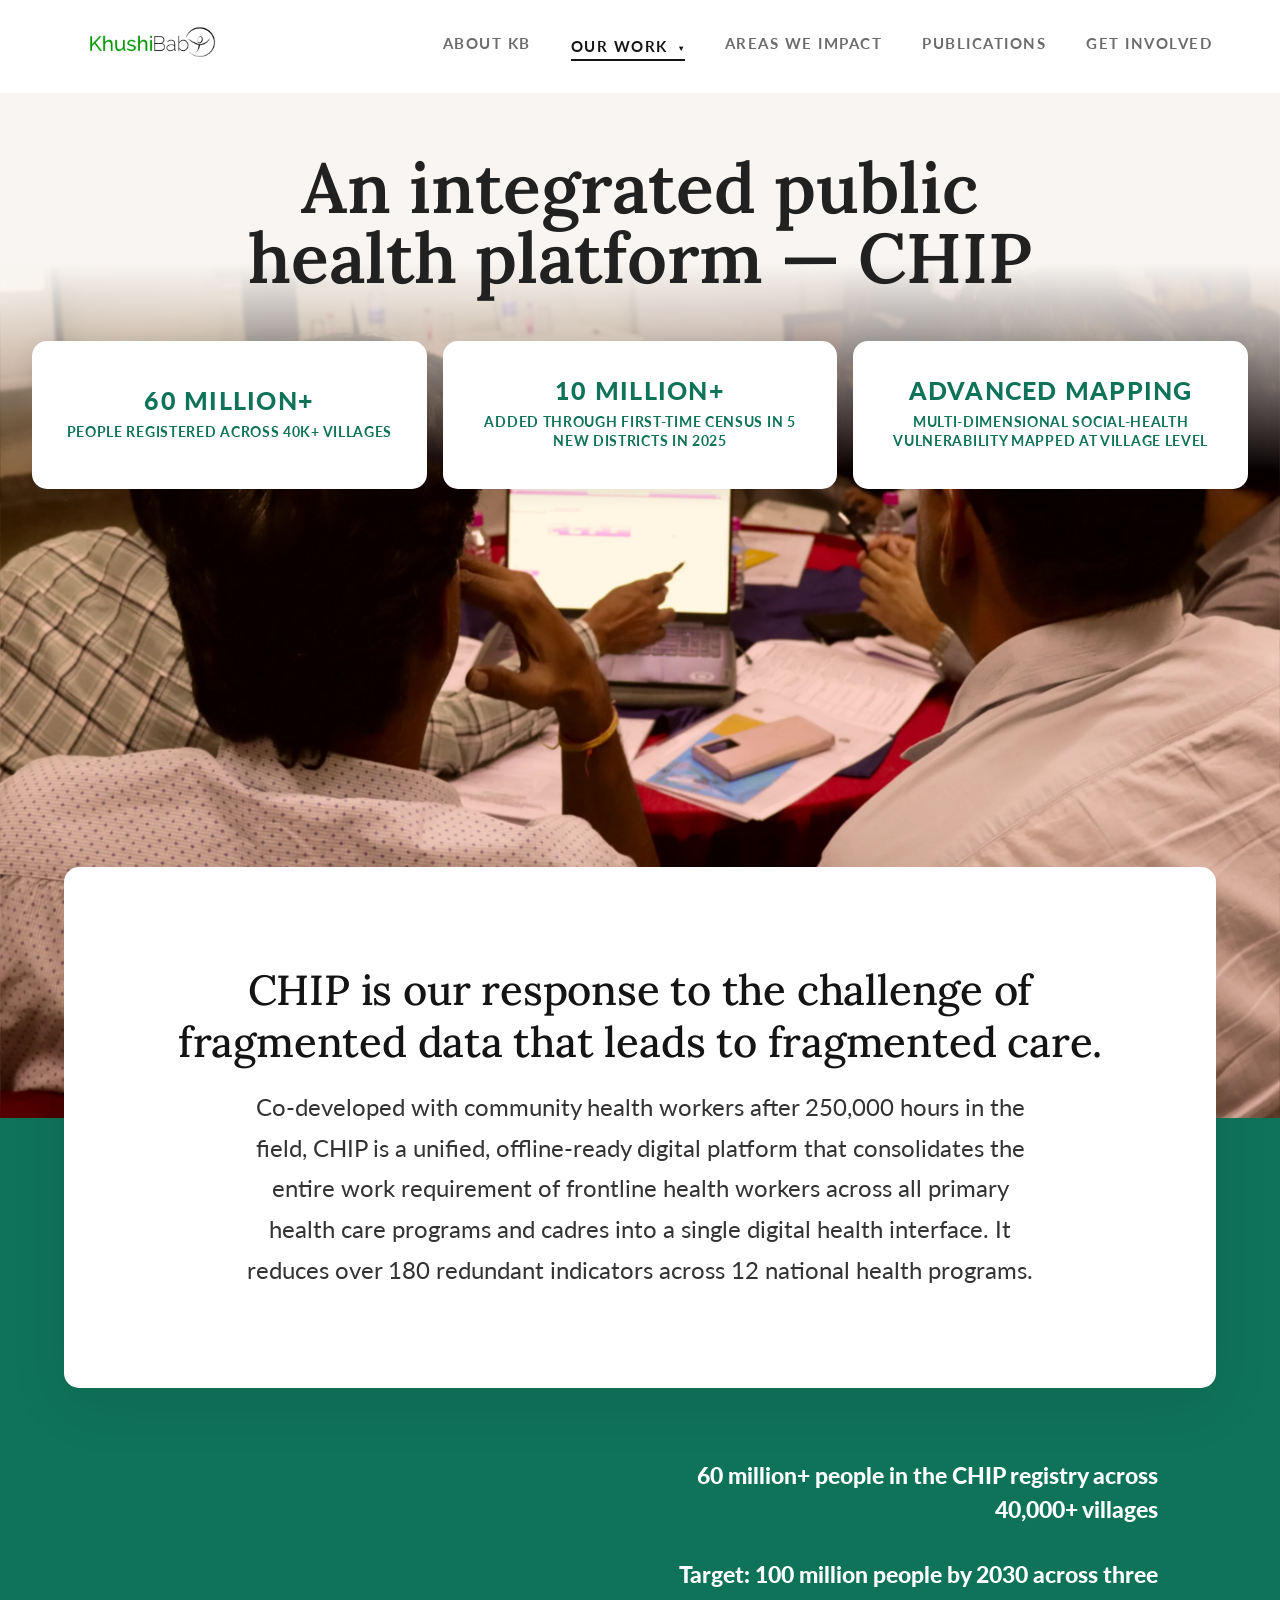
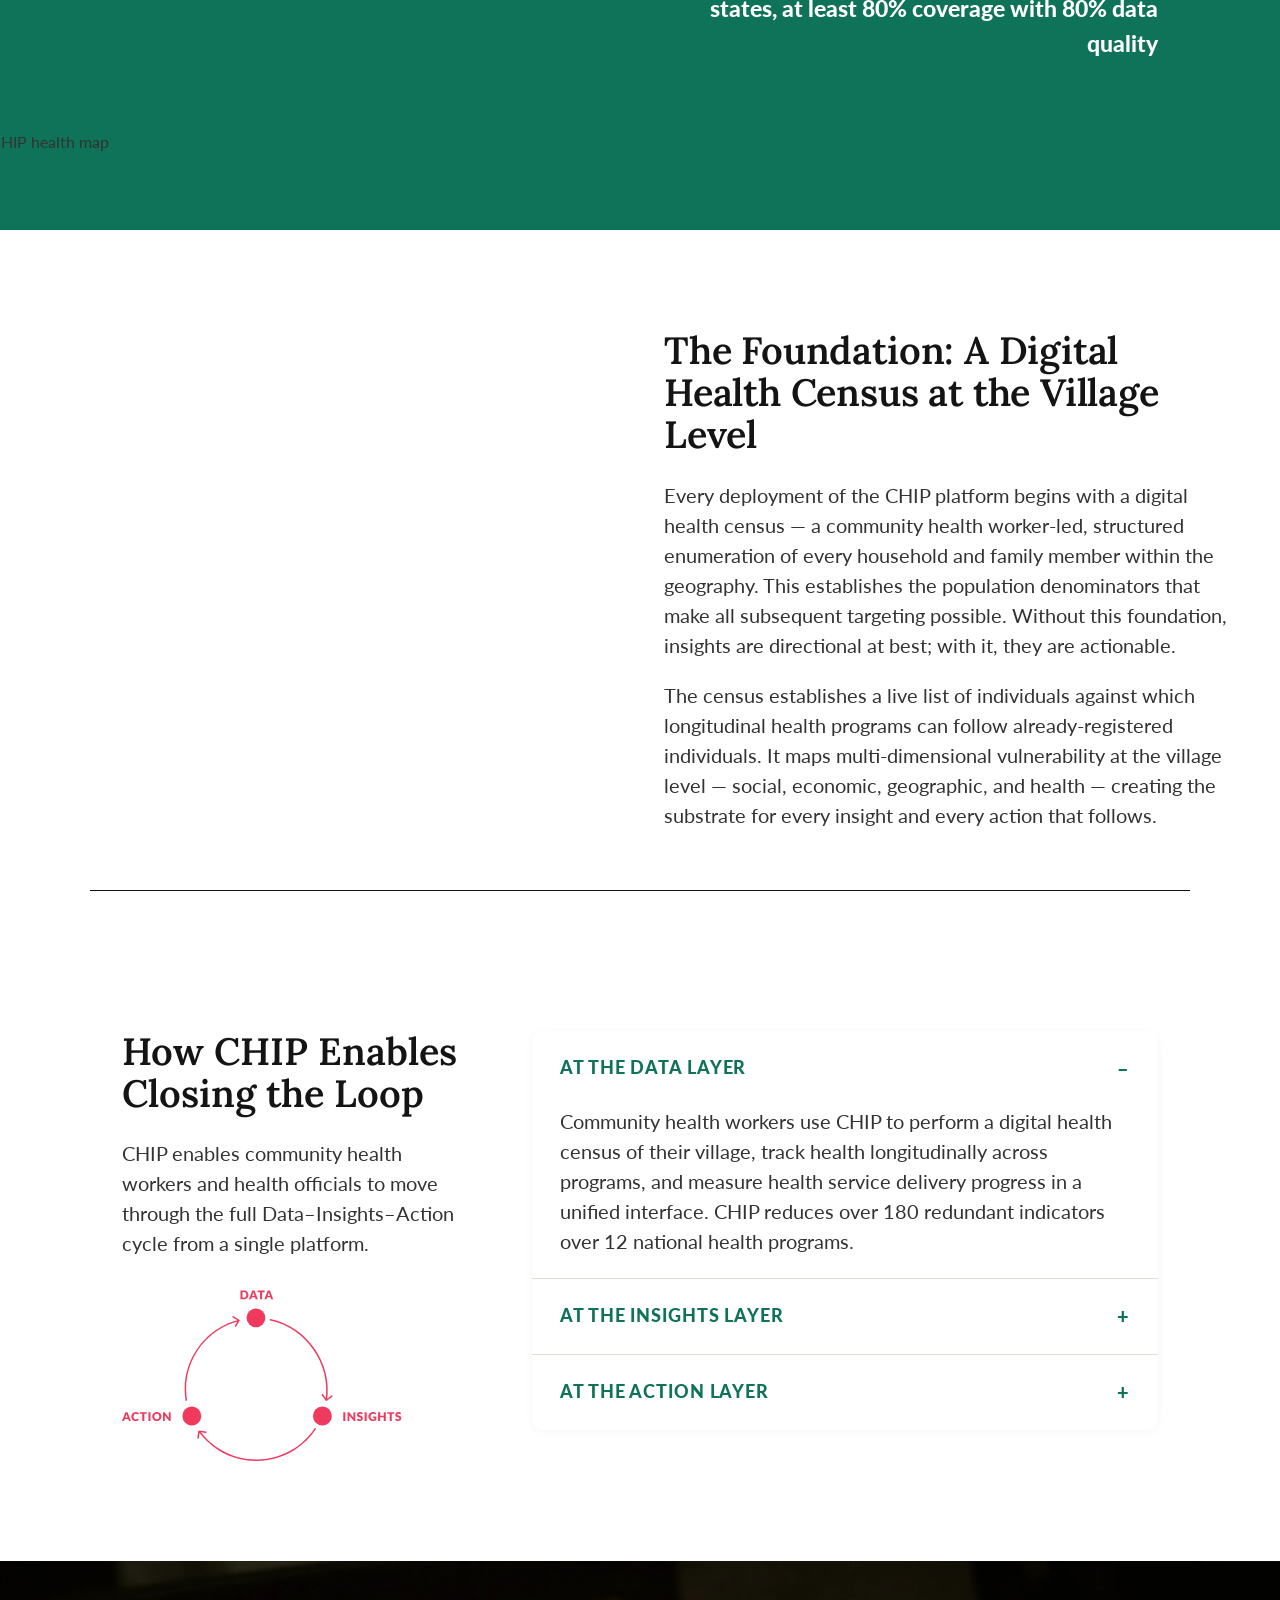
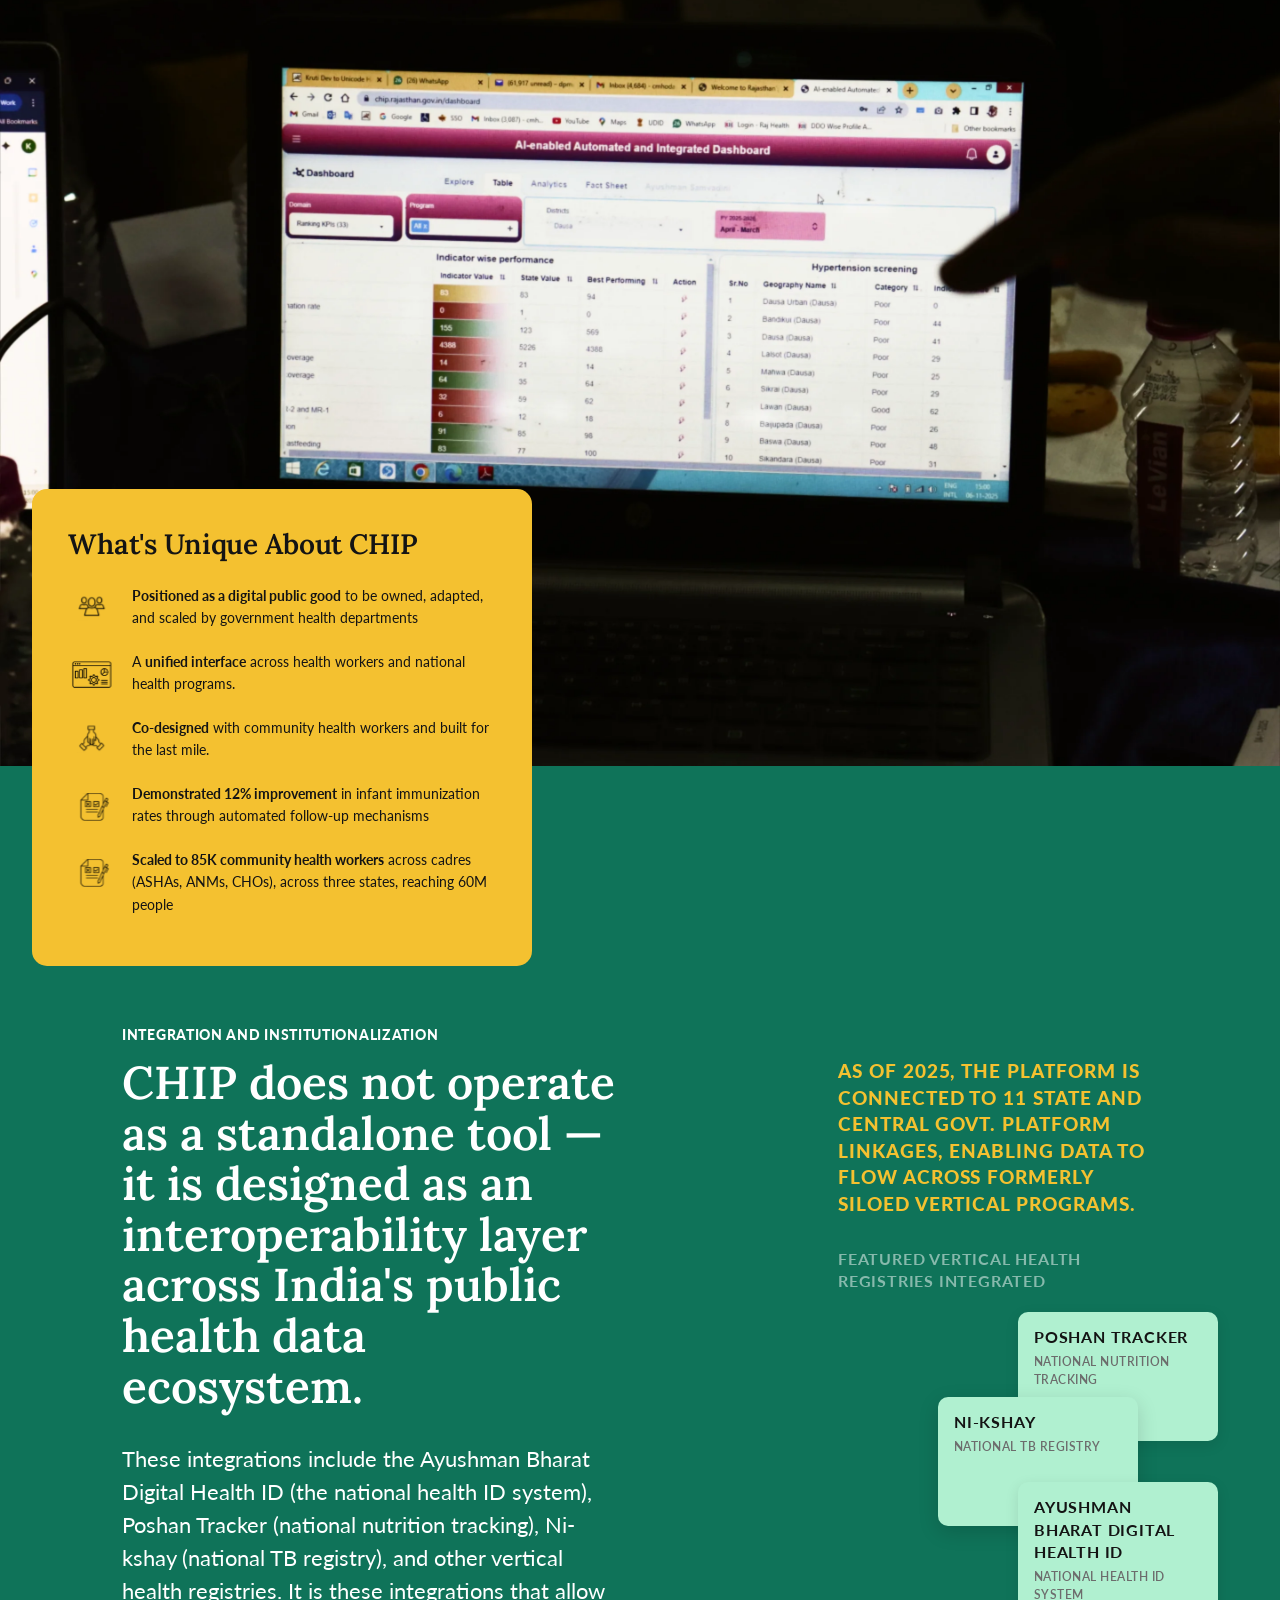
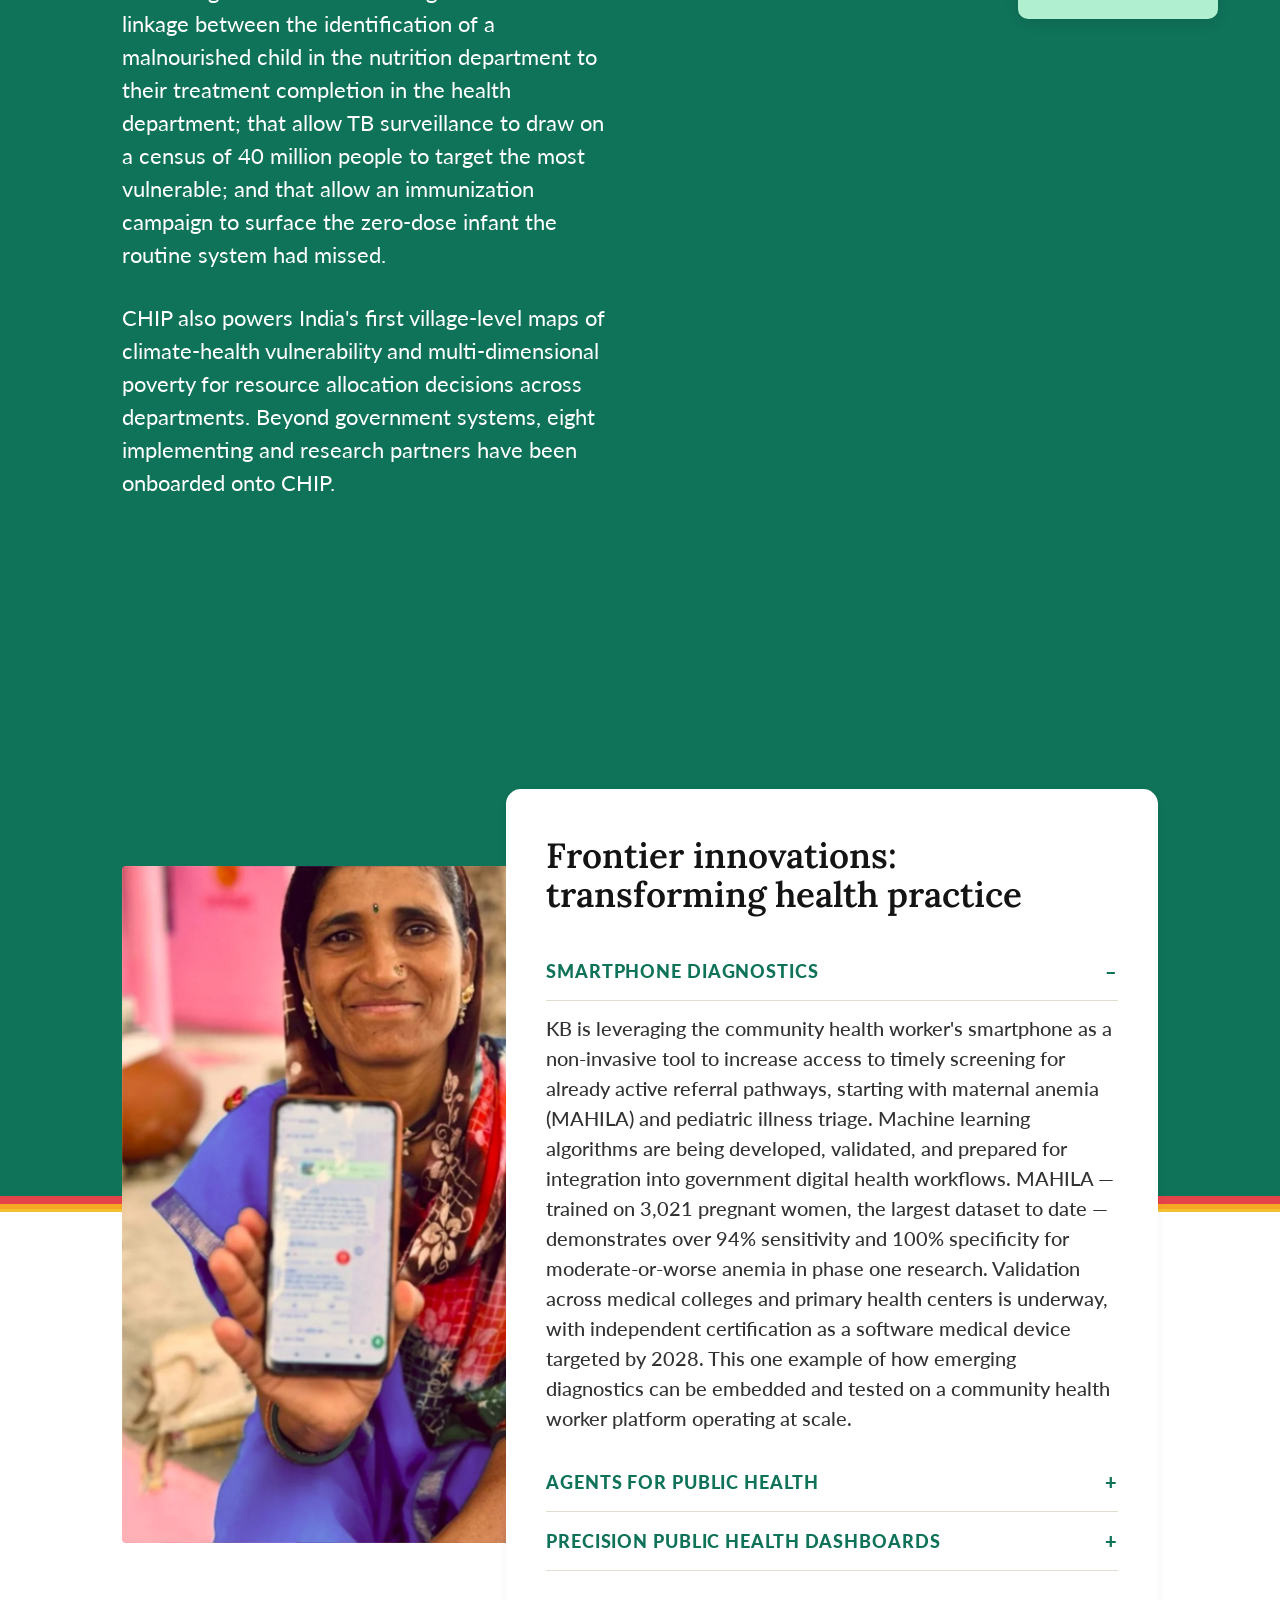
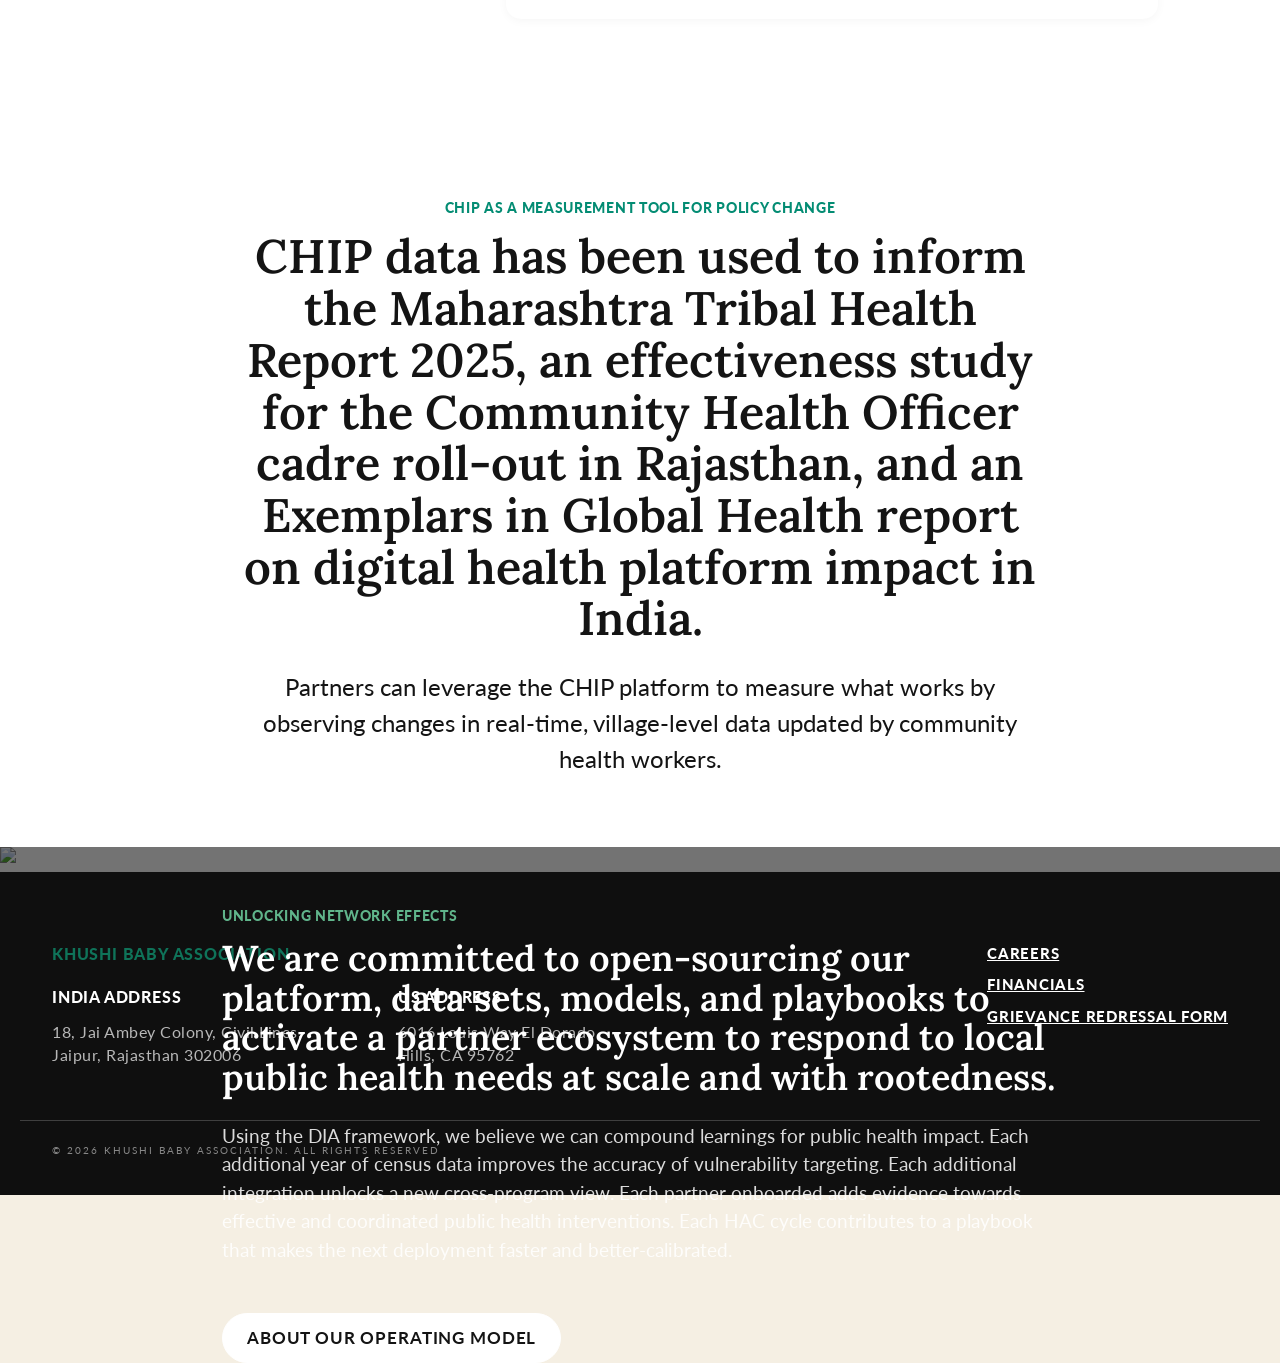
==== commit c2174944: "Revise CHIP content, HAC UI, and add resolution page Content and UI refresh across the site: copy up" ====
--- a/chip.html
+++ b/chip.html
@@ -619,14 +619,14 @@
 </section>
 
 <div class="response-card">
-  <h2>CHIP is our response to the challenge of fragmented healthcare that leads to fragmented care.</h2>
-  <p>Co-developed with community health workers after 250,000 hours in the field, CHIP is a unified, offline-ready digital platform that consolidates the entire work requirement of frontline health workers across all primary health care programs and reshapes it into a single digital health interface.</p>
+  <h2>CHIP is our response to the challenge of fragmented data that leads to fragmented care.</h2>
+  <p>Co-developed with community health workers after 250,000 hours in the field, CHIP is a unified, offline-ready digital platform that consolidates the entire work requirement of frontline health workers across all primary health care programs and cadres into a single digital health interface. It reduces over 180 redundant indicators across 12 national health programs.</p>
 </div>
 
 <section class="census-band">
   <div class="census-stats">
-    <p>CHIP reduces over 180 redundant indicators across 12 national health programs.</p>
-    <p>By 2030, we want CHIP to reach 100 million people across three states, with at least 80% coverage with 80% data quality</p>
+    <p>60 million+ people in the CHIP registry across 40,000+ villages</p>
+    <p>Target: 100 million people by 2030 across three states, at least 80% coverage with 80% data quality</p>
   </div>
 </section>
 
@@ -638,7 +638,7 @@
       <img src="frame-3/Group 166.svg" alt="CHIP health map">
     </div>
     <div class="text-col">
-      <h3>A digital health census at the village level</h3>
+      <h3>The Foundation: A Digital Health Census at the Village Level</h3>
       <p>Every deployment of the CHIP platform begins with a digital health census — a community health worker-led, structured enumeration of every household and family member within the geography. This establishes the population denominators that make all subsequent targeting possible. Without this foundation, insights are directional at best; with it, they are actionable.</p>
       <p>The census establishes a live list of individuals against which longitudinal health programs can follow already-registered individuals. It maps multi-dimensional vulnerability at the village level — social, economic, geographic, and health — creating the substrate for every insight and every action that follows.</p>
     </div>
@@ -650,7 +650,8 @@
 <section class="dia-layer">
   <div class="dia-layer-inner">
     <div>
-      <h2>CHIP enables community health workers and health officials to move through the full Data–Insights–Action cycle from a single platform.</h2>
+      <h2>How CHIP Enables Closing the Loop</h2>
+      <p style="font-family:'Lato',sans-serif; font-size:20px; color:var(--text-body); line-height:1.5; margin-top:16px;">CHIP enables community health workers and health officials to move through the full Data–Insights–Action cycle from a single platform.</p>
       <img src="frame-3/Group 142.svg" alt="DIA cycle" class="cycle">
     </div>
     <div class="layer-accordion">
@@ -669,7 +670,7 @@
       <div class="layer-acc-item">
         <div class="layer-acc-header">At the action layer <span class="layer-acc-icon">+</span></div>
         <div class="layer-acc-body">
-          <p>CHIP enables longitudinal follow-up across health areas, ensuring individuals identified as high-risk are tracked throughout their full care journey and not lost between visits, referrals, or departments. The dashboard enables health officials to directly link insights to actions by prompting users to schedule follow-ups, reallocate resources, and trigger coordinated response.</p>
+          <p>CHIP enables longitudinal follow-up across health areas, ensuring individuals identified as high-risk are tracked throughout their full care journey and not lost between visits, referrals, or departments. The dashboard enables health officials to directly link insights to actions by prompting users to schedule public health outreach interventions and initiating an automated impact assessment.</p>
         </div>
       </div>
     </div>
@@ -686,7 +687,7 @@
   <h4>What's Unique About CHIP</h4>
   <div class="unique-item">
     <img class="unique-icon" src="frame-3/icon-1.svg" alt="">
-    <p>It is <strong>designed as a digital public good</strong> to be owned, adapted, and scaled by govts.</p>
+    <p><strong>Positioned as a digital public good</strong> to be owned, adapted, and scaled by government health departments</p>
   </div>
   <div class="unique-item">
     <img class="unique-icon" src="frame-3/icon-2.svg" alt="">
@@ -694,11 +695,15 @@
   </div>
   <div class="unique-item">
     <img class="unique-icon" src="frame-3/icon-3.svg" alt="">
-    <p>It is <strong>co-designed</strong> with community health workers and built for the last mile.</p>
+    <p><strong>Co-designed</strong> with community health workers and built for the last mile.</p>
   </div>
   <div class="unique-item">
     <img class="unique-icon" src="frame-3/icon-4.svg" alt="">
-    <p>It is <strong>evidence-based and scale-tested</strong>, validated through a 3,200 patient randomized controlled trial and deployed at scale across 60,000 health workers reaching 60 million beneficiaries.</p>
+    <p><strong>Demonstrated 12% improvement</strong> in infant immunization rates through automated follow-up mechanisms</p>
+  </div>
+  <div class="unique-item">
+    <img class="unique-icon" src="frame-3/icon-4.svg" alt="">
+    <p><strong>Scaled to 85K community health workers</strong> across cadres (ASHAs, ANMs, CHOs), across three states, reaching 60M people</p>
   </div>
 </div>
 
@@ -707,8 +712,8 @@
     <span class="eyebrow">INTEGRATION AND INSTITUTIONALIZATION</span>
     <div class="interop-grid">
       <div>
-        <h2>CHIP does not operate as a standalone tool. It is designed as an interoperability layer across India's public health data ecosystem.</h2>
-        <p class="interop-body">These integrations that allow linkage between the identification of a malnourished child in the nutrition department to their treatment completion in the health department; that allow TB surveillance to draw on a census of 40 million people to target the most vulnerable; and that allow an immunization campaign to surface the zero-dose infant the routine system had missed.</p>
+        <h2>CHIP does not operate as a standalone tool — it is designed as an interoperability layer across India's public health data ecosystem.</h2>
+        <p class="interop-body">These integrations include the Ayushman Bharat Digital Health ID (the national health ID system), Poshan Tracker (national nutrition tracking), Ni-kshay (national TB registry), and other vertical health registries. It is these integrations that allow linkage between the identification of a malnourished child in the nutrition department to their treatment completion in the health department; that allow TB surveillance to draw on a census of 40 million people to target the most vulnerable; and that allow an immunization campaign to surface the zero-dose infant the routine system had missed.</p>
         <p class="interop-body">CHIP also powers India's first village-level maps of climate-health vulnerability and multi-dimensional poverty for resource allocation decisions across departments. Beyond government systems, eight implementing and research partners have been onboarded onto CHIP.</p>
       </div>
       <div style="max-width: 320px; margin-left: auto;">
@@ -794,9 +799,9 @@
         <div class="row open">SMARTPHONE DIAGNOSTICS <span>–</span></div>
         <div class="row-body" style="display:block;">KB is leveraging the community health worker's smartphone as a non-invasive tool to increase access to timely screening for already active referral pathways, starting with maternal anemia (MAHILA) and pediatric illness triage. Machine learning algorithms are being developed, validated, and prepared for integration into government digital health workflows. MAHILA — trained on 3,021 pregnant women, the largest dataset to date — demonstrates over 94% sensitivity and 100% specificity for moderate-or-worse anemia in phase one research. Validation across medical colleges and primary health centers is underway, with independent certification as a software medical device targeted by 2028. This one example of how emerging diagnostics can be embedded and tested on a community health worker platform operating at scale.</div>
         <div class="row">AGENTS FOR PUBLIC HEALTH <span>+</span></div>
-        <div class="row-body"></div>
+        <div class="row-body">KB is integrating LLM-based tools into community health worker, health official, and call center operator workflows. Beyond answering medical knowledge questions, these tools are designed to build capacity and direct effort toward high-impact decisions. AshaBot — a WhatsApp-based vernacular companion grounded in public health curriculum — had 7,800 ASHAs ask 70,000 questions in 2025. Evaluation focuses on accuracy, completeness, usefulness, timeliness, and harm.</div>
         <div class="row">PRECISION PUBLIC HEALTH DASHBOARDS <span>+</span></div>
-        <div class="row-body"></div>
+        <div class="row-body">KB is leveraging novel geospatial datasets — including CHIP social vulnerability data, Google population dynamic foundation models, and India-specific high-resolution climate models — to develop disease-specific vulnerability indices at the intersection of climate, environment, and health. The Climate Health Vulnerability Index (CHVI), developed in partnership with Google, is India's first village-level climate-health index and has already informed over 15 district action plans since its launch.</div>
       </div>
     </div>
   </div>
@@ -804,8 +809,8 @@
 
 <div class="tribal-banner">
   <span class="eyebrow">CHIP AS A MEASUREMENT TOOL FOR POLICY CHANGE</span>
-  <h2>CHIP data has been used to inform the Maharashtra Tribal Health Report 2025</h2>
-  <p>An effectiveness study for the Community Health Officer cadre roll-out in Rajasthan, and an Exemplars in Global Health report on digital health platform impact in India. Partners can leverage the CHIP platform to measure what works by observing changes in real-time, village-level data updated by community health workers.</p>
+  <h2>CHIP data has been used to inform the Maharashtra Tribal Health Report 2025, an effectiveness study for the Community Health Officer cadre roll-out in Rajasthan, and an Exemplars in Global Health report on digital health platform impact in India.</h2>
+  <p>Partners can leverage the CHIP platform to measure what works by observing changes in real-time, village-level data updated by community health workers.</p>
 </div>
 
 <section class="opensource">
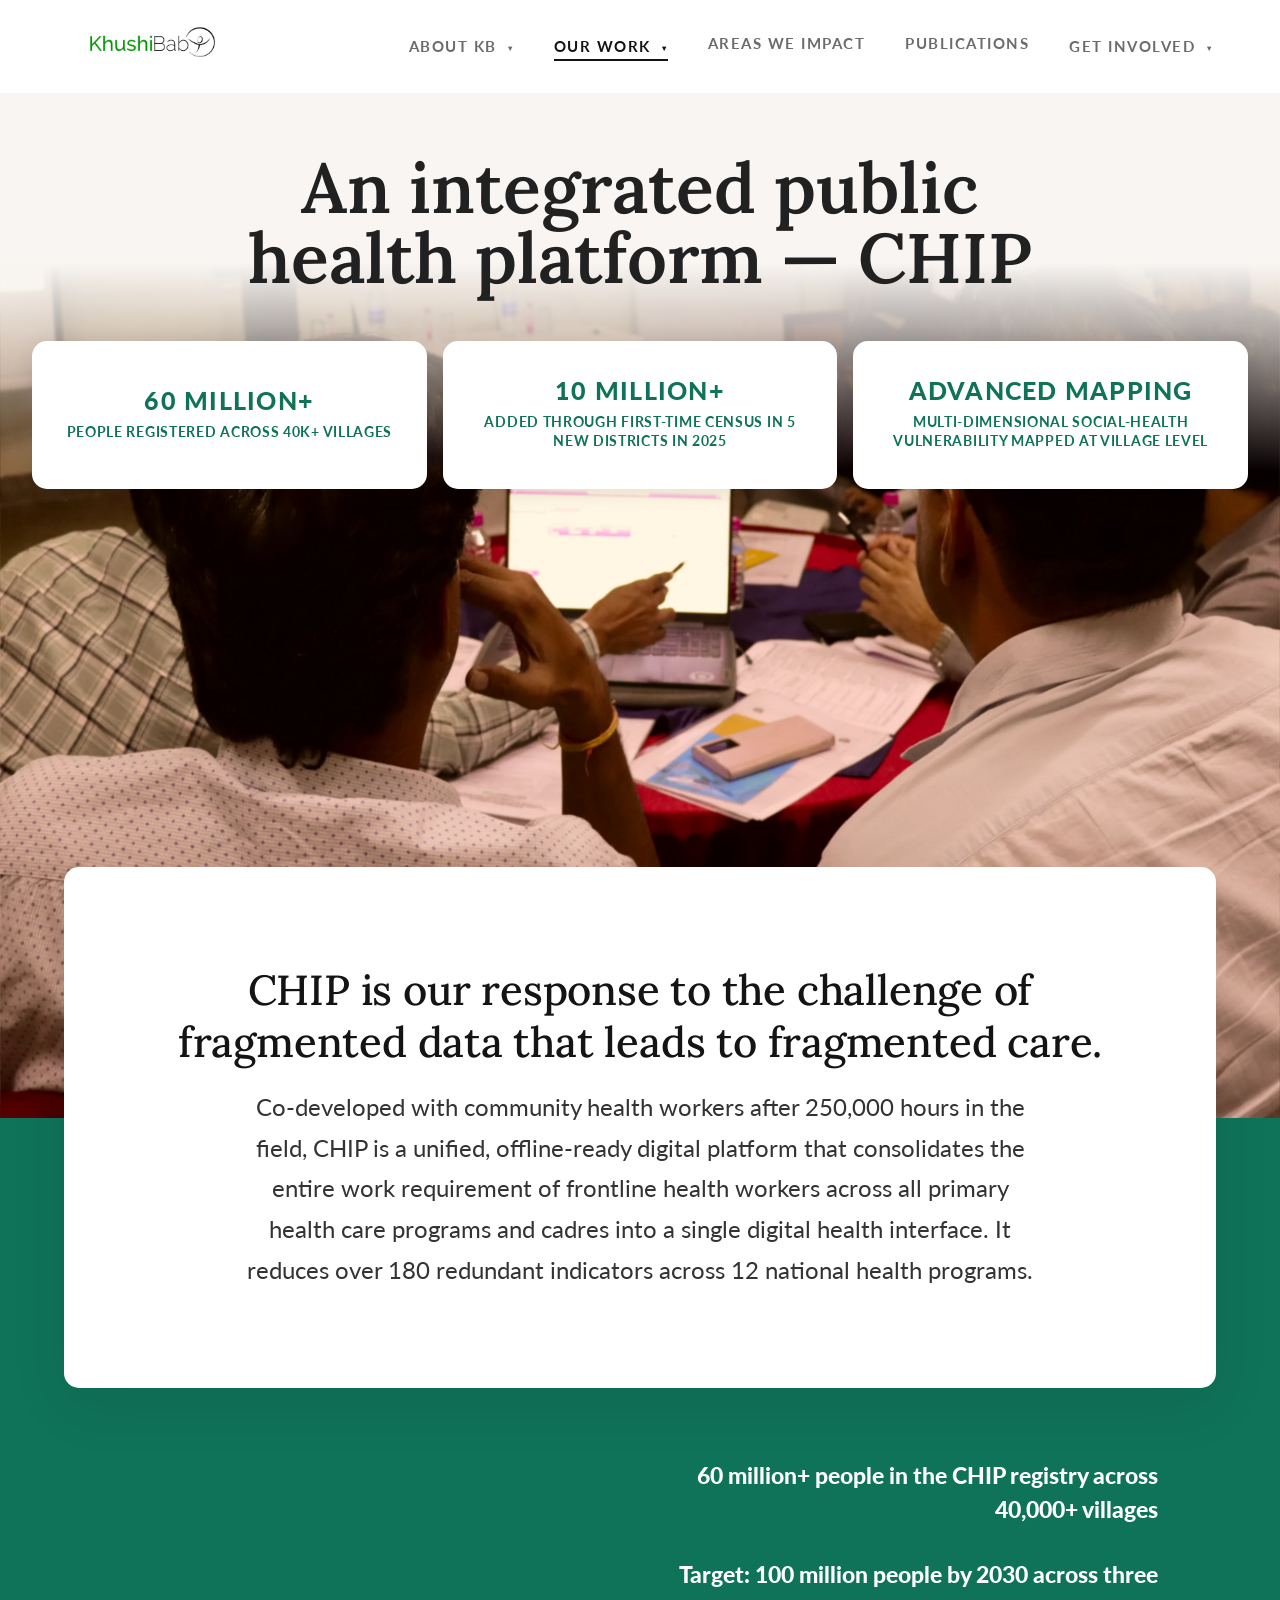
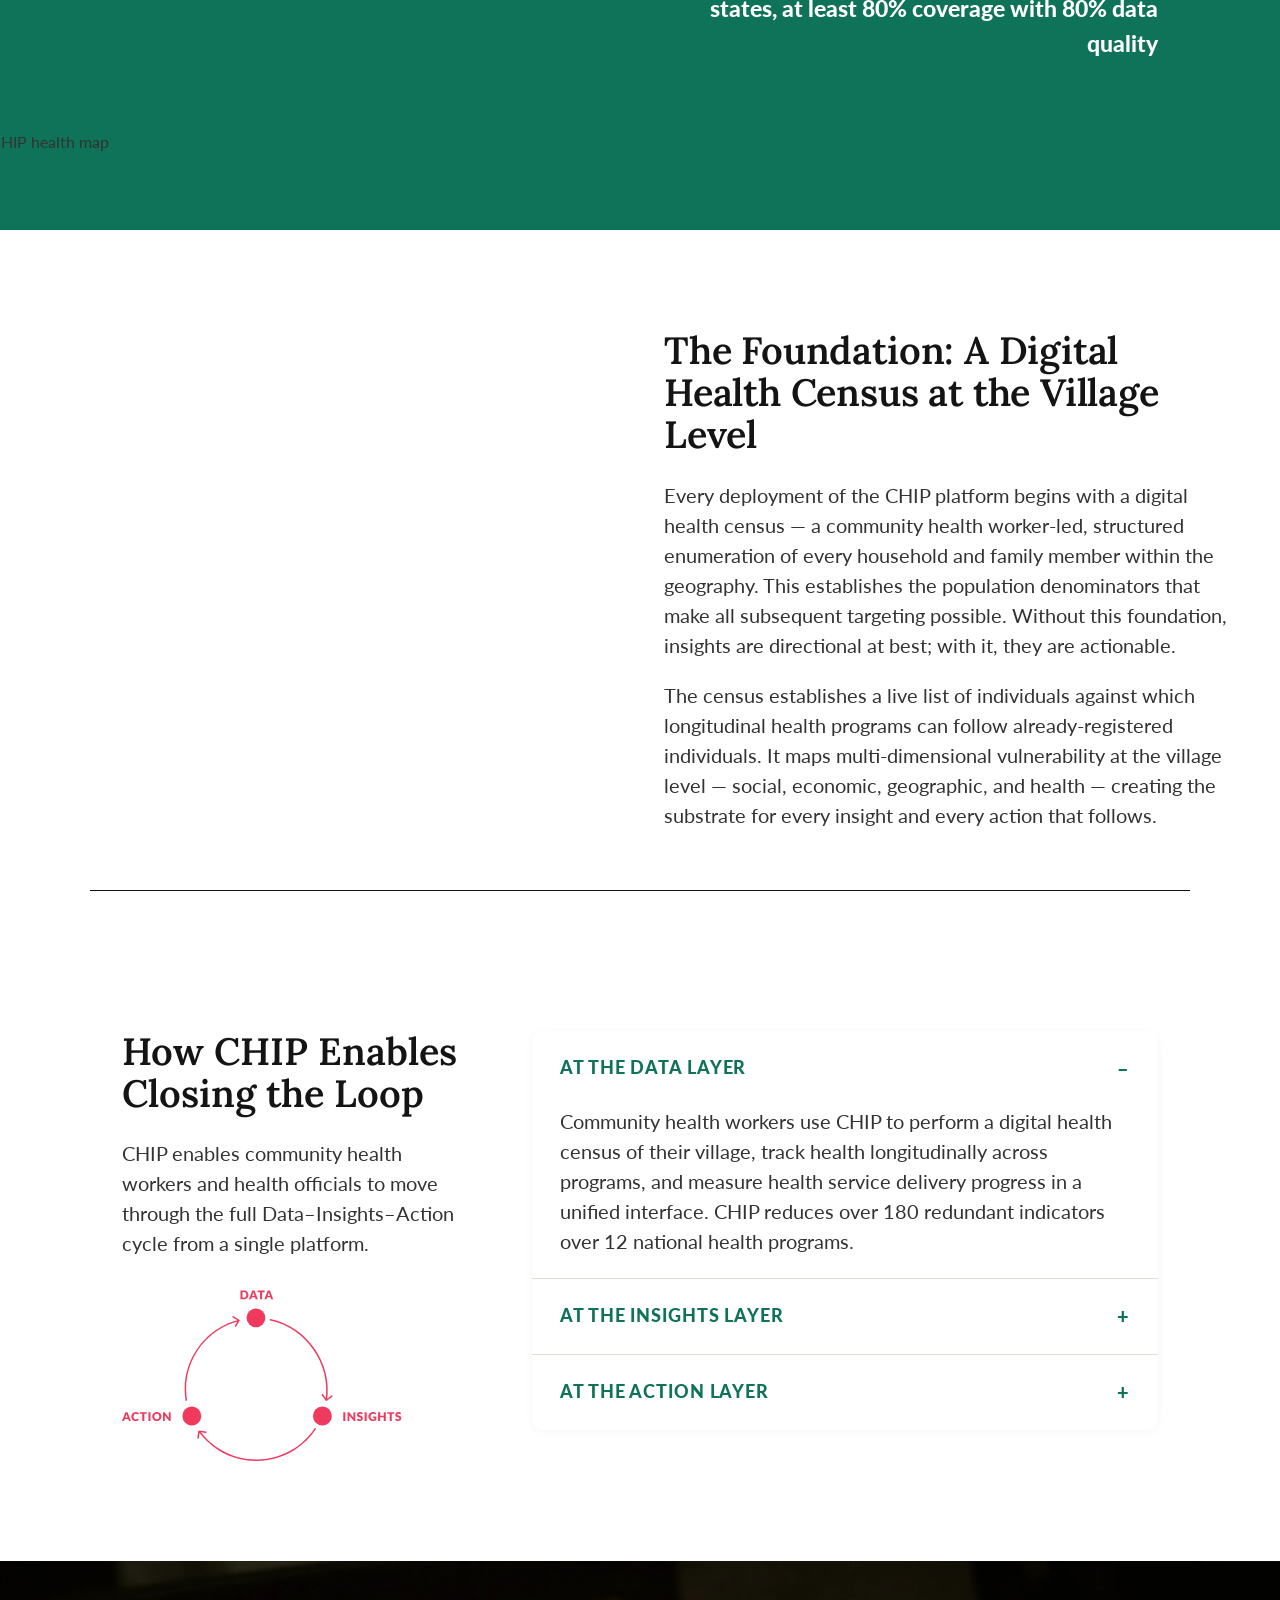
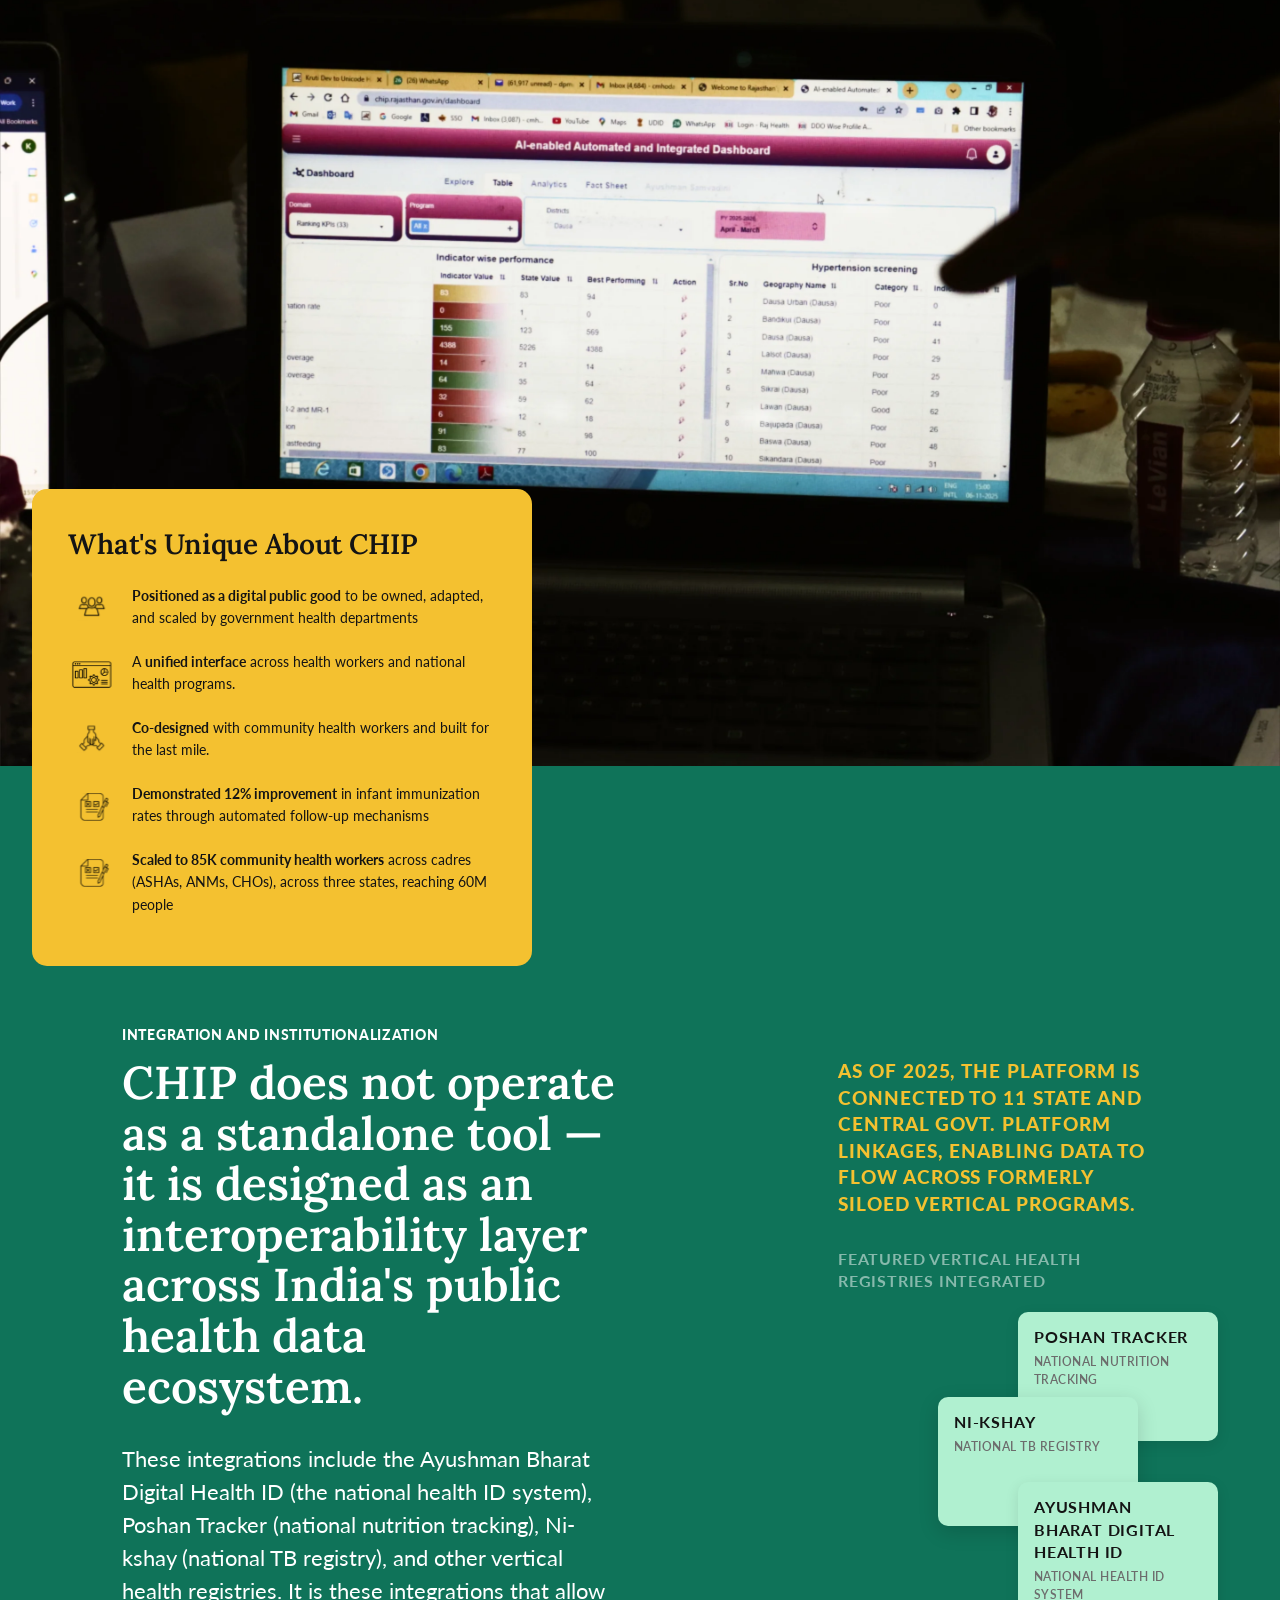
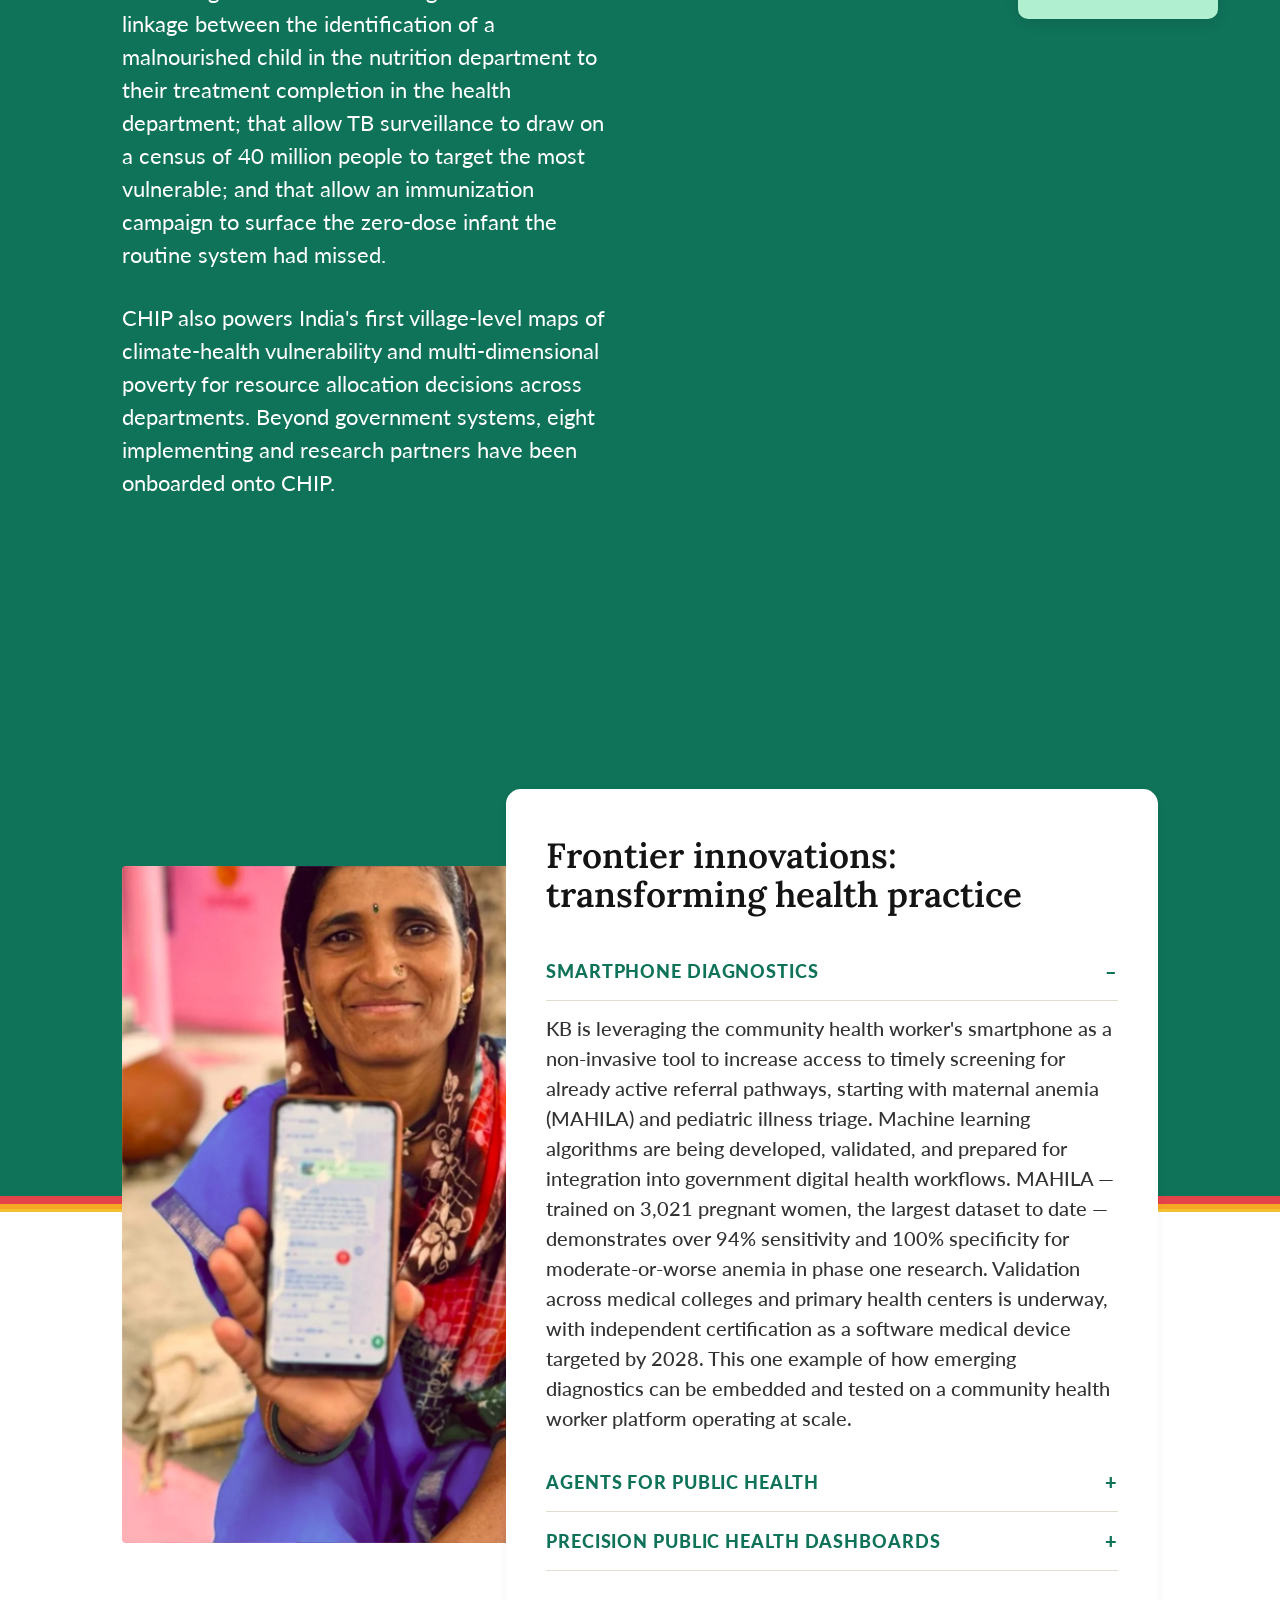
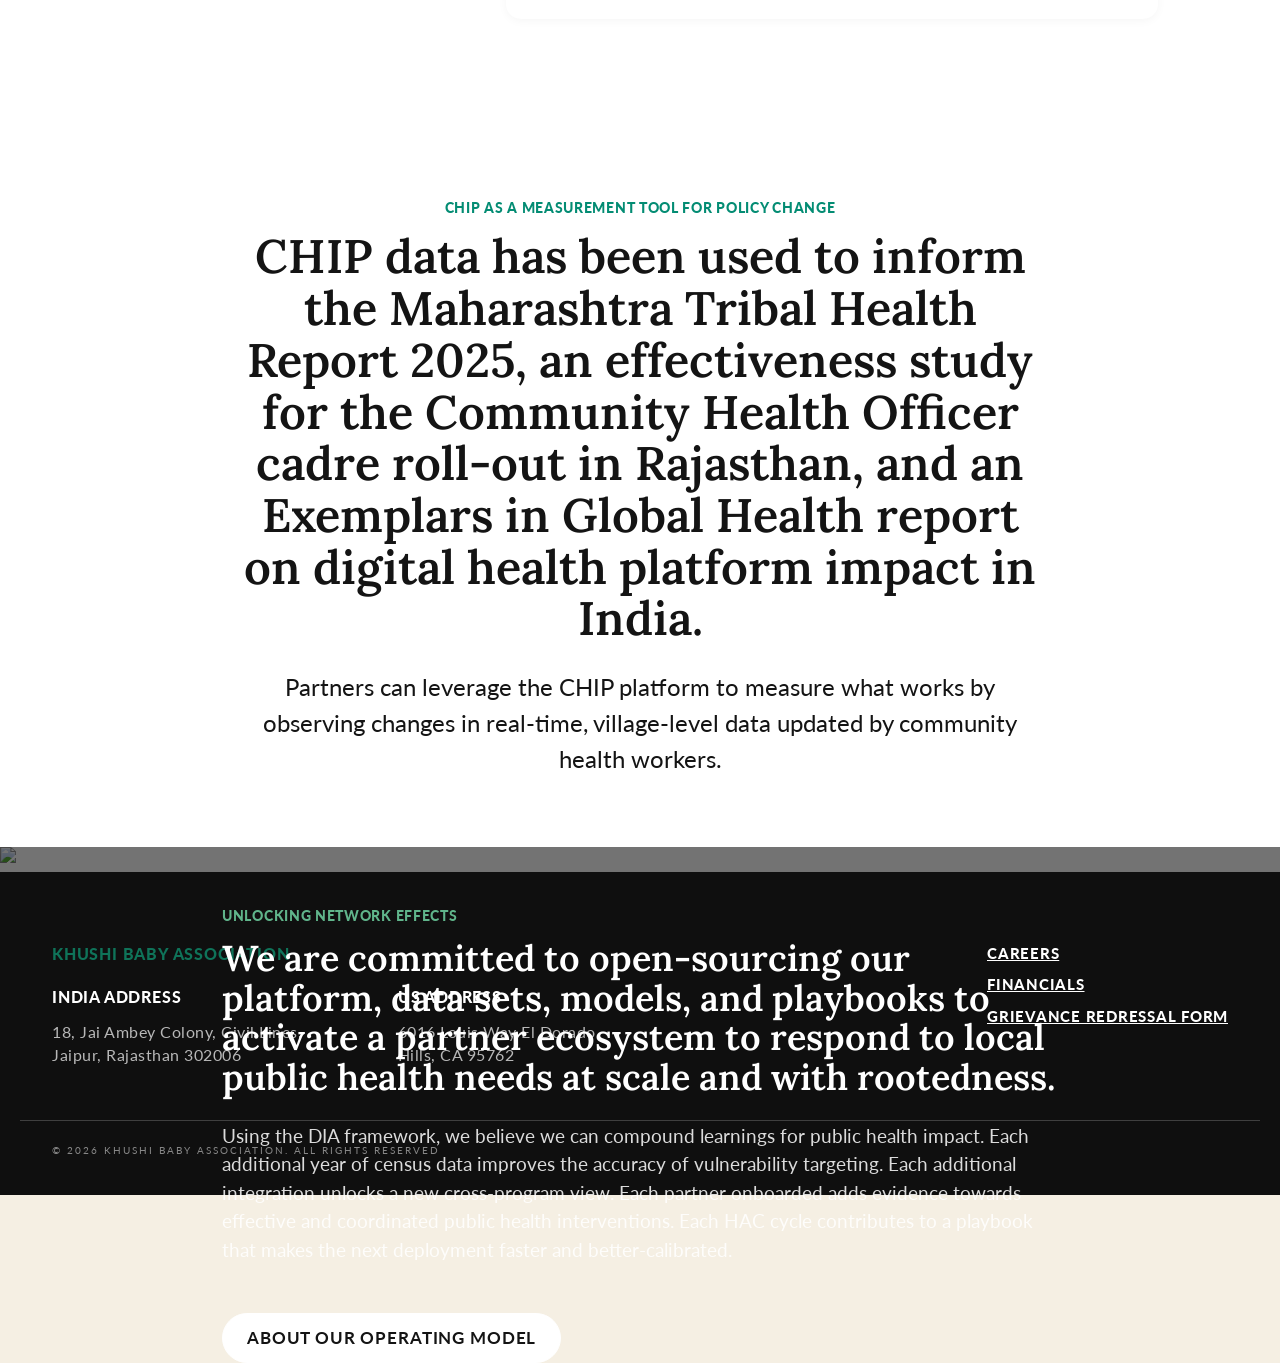
==== commit 303ce5db: "Add About/Impact content and nav dropdowns Update header navigation in index.html, chip.html, health" ====
--- a/chip.html
+++ b/chip.html
@@ -584,7 +584,17 @@
   <div class="nav-inner">
     <a href="index.html" class="nav-logo"><img src="KB-logo.svg" alt="Khushi Baby"></a>
     <nav class="nav-links">
-      <a href="#">ABOUT KB</a>
+      <div class="nav-item">
+        <a href="https://www.khushibaby.org/homepages/about-html" target="_blank">ABOUT KB <span class="caret">▾</span></a>
+        <div class="nav-dropdown">
+          <a href="https://www.khushibaby.org/homepages/about-html" target="_blank">Overview</a>
+          <a href="https://www.khushibaby.org/homepages/our-values" target="_blank">Our Values</a>
+          <a href="https://www.khushibaby.org/homepages/our-story" target="_blank">Our Story</a>
+          <a href="https://www.khushibaby.org/homepages/team-1-html" target="_blank">Our Team</a>
+          <a href="https://www.khushibaby.org/homepages/recognition-awards" target="_blank">Recognition &amp; Awards</a>
+          <a href="https://www.khushibaby.org/homepages/finance-and-reports" target="_blank">Reports &amp; Financials</a>
+        </div>
+      </div>
       <div class="nav-item">
         <a href="index.html" class="active">OUR WORK <span class="caret">▾</span></a>
         <div class="nav-dropdown">
@@ -594,9 +604,17 @@
           <a href="health-action-centers.html">Health Action Centers</a>
         </div>
       </div>
-      <a href="#">AREAS WE IMPACT</a>
-      <a href="#">PUBLICATIONS</a>
-      <a href="#">GET INVOLVED</a>
+      <a href="https://www.khushibaby.org/pages/overview" target="_blank">AREAS WE IMPACT</a>
+      <a href="https://www.khushibaby.org/cause/publications" target="_blank">PUBLICATIONS</a>
+      <div class="nav-item">
+        <a href="https://www.khushibaby.org/ui-elements/career-html" target="_blank">GET INVOLVED <span class="caret">▾</span></a>
+        <div class="nav-dropdown">
+          <a href="https://www.khushibaby.org/ui-elements/career-html" target="_blank">Careers</a>
+          <a href="https://www.khushibaby.org/ui-elements/fellowship" target="_blank">Fellowship</a>
+          <a href="https://www.khushibaby.org/blog/events" target="_blank">Events</a>
+          <a href="https://www.khushibaby.org/ui-elements/donate-page" target="_blank">Donate</a>
+        </div>
+      </div>
     </nav>
   </div>
 </header>
